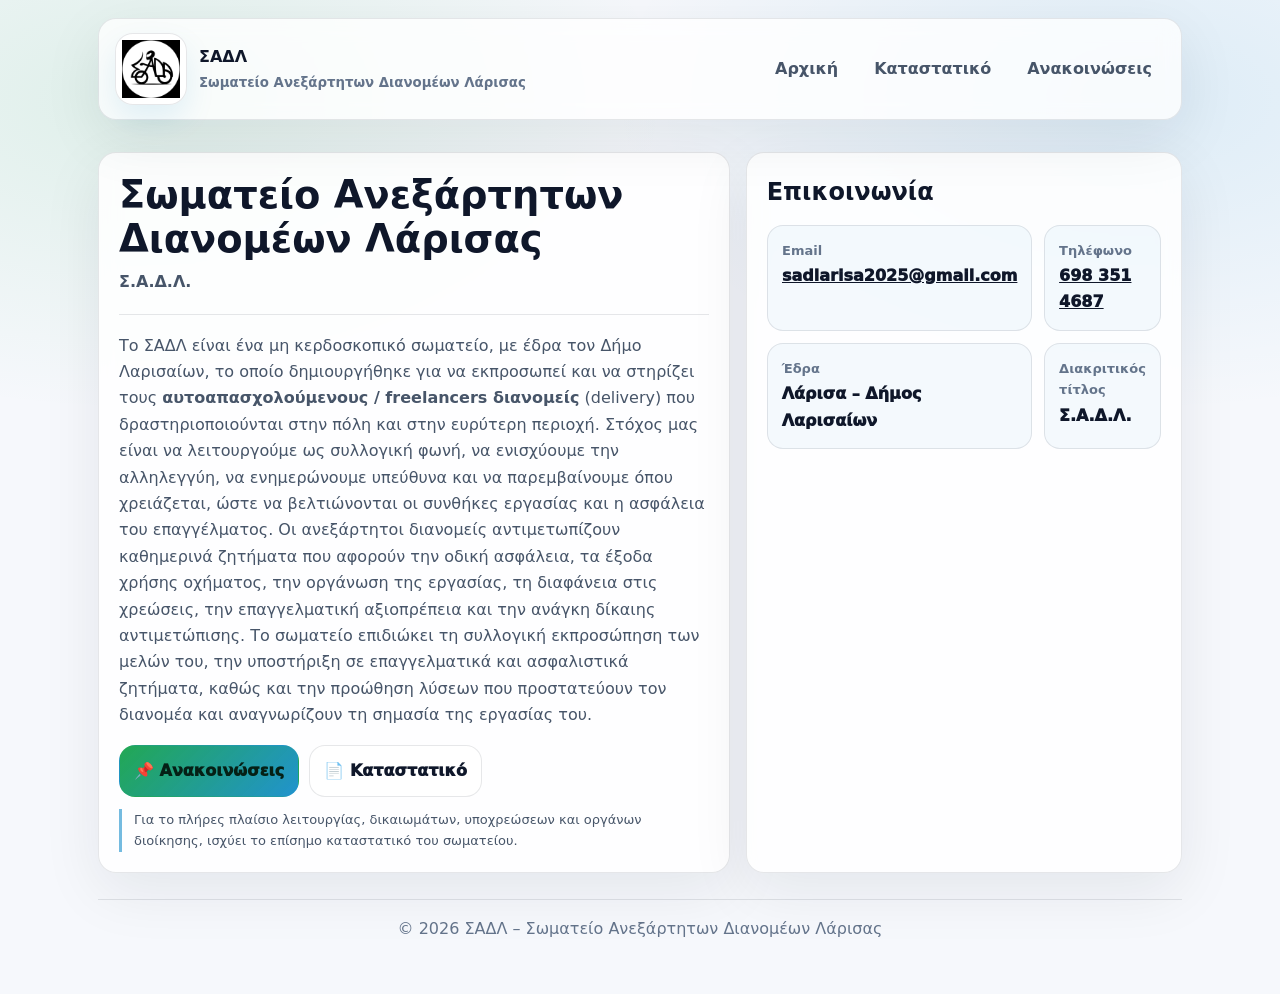
==== index.html @ 4080903e "Clean up HTML files and remove comments Removed unused HTML comments and cleaned up the structure of" ====
<!DOCTYPE html>
<html lang="el">
<head>
  <meta charset="UTF-8" />
  <meta name="viewport" content="width=device-width, initial-scale=1.0" />
  <title>ΣΑΔΛ – Σωματείο Ανεξάρτητων Διανομέων Λάρισας</title>
  <meta name="description" content="Επίσημος ιστότοπος του Σωματείου Ανεξάρτητων Διανομέων Λάρισας (ΣΑΔΛ)." />
  <style>
    :root{
      --bg:#f6f8fc;
      --card:#ffffff;
      --text:#0f172a;
      --muted:#475569;
      --muted2:#64748b;
      --border:rgba(15,23,42,.10);
      --shadow: 0 18px 60px rgba(15,23,42,.08);
      --radius:18px;
      --max: 1120px;
      --accent:#16a34a;
      --accent2:#0284c7;
      --accentSoft: rgba(2,132,199,.10);
      --accentSoft2: rgba(22,163,74,.10);
    }

    *{box-sizing:border-box}
    html{scroll-behavior:smooth}
    body{
      margin:0;
      font-family: system-ui, -apple-system, Segoe UI, Roboto, Arial, sans-serif;
      background:
        radial-gradient(900px 520px at 10% 10%, var(--accentSoft2), transparent 60%),
        radial-gradient(900px 520px at 90% 10%, var(--accentSoft), transparent 60%),
        var(--bg);
      color: var(--text);
      line-height: 1.65;
    }

    a{color:inherit; text-decoration:none}
    .wrap{max-width:var(--max); margin:0 auto; padding: 18px}

    .nav{
      display:flex;
      align-items:center;
      justify-content:space-between;
      gap: 12px;
      padding:14px 16px;
      border:1px solid var(--border);
      background: rgba(255,255,255,.78);
      backdrop-filter: blur(10px);
      border-radius: var(--radius);
      box-shadow: var(--shadow);
      position: sticky;
      top: 14px;
      z-index: 10;
    }

    .brand{display:flex; gap:12px; align-items:center; font-weight:900}

    .logo{
      width:72px;
      height:72px;
      border-radius: 18px;
      overflow: hidden;
      background: rgba(255,255,255,.92);
      border: 1px solid rgba(15,23,42,.10);
      display:grid;
      place-items:center;
      box-shadow: 0 14px 30px rgba(2,132,199,.10);
    }

    .logo img{
      width: 100%;
      height: 100%;
      object-fit: contain;
      padding: 6px;
      display:block;
    }

    .brand small{display:block; font-weight:650; color: var(--muted2); margin-top:2px}

    .navlinks{display:flex; gap:10px; flex-wrap:wrap; font-weight:750; color: var(--muted)}

    .navlinks a{
      padding: 10px 12px;
      border-radius: 14px;
      border: 1px solid transparent;
      transition: .18s ease;
    }

    .navlinks a:hover{
      border-color: var(--border);
      background: rgba(15,23,42,.03);
      color: var(--text);
    }

    .card{
      border: 1px solid var(--border);
      background: rgba(255,255,255,.86);
      backdrop-filter: blur(10px);
      border-radius: var(--radius);
      box-shadow: var(--shadow);
      padding: 20px;
      margin-top: 16px;
    }

    .heroGrid{
      display:grid;
      grid-template-columns: 1.2fr .8fr;
      gap: 16px;
      align-items: stretch;
      margin-top: 16px;
    }

    @media (max-width: 960px){
      .heroGrid{grid-template-columns: 1fr}
      .nav{position:relative; top:auto}
    }

    h1{margin:0 0 8px; font-size: clamp(26px, 3vw, 40px); line-height: 1.15}

    .subtitle{
      margin-top: 4px;
      color: var(--muted);
      font-weight: 750;
    }

    p{margin:0; color: var(--muted)}

    .hr{height:1px; background: rgba(15,23,42,.10); margin: 18px 0}

    .ctaRow{display:flex; gap:10px; flex-wrap:wrap; margin-top: 16px}

    .btn{
      display:inline-flex;
      align-items:center;
      justify-content:center;
      gap:10px;
      padding: 12px 14px;
      border-radius: 16px;
      font-weight: 950;
      border: 1px solid var(--border);
      transition: .18s ease;
      cursor: pointer;
      user-select:none;
      background: rgba(255,255,255,.8);
    }

    .btn:hover{background: rgba(255,255,255,1)}

    .btnPrimary{
      background: linear-gradient(135deg, rgba(22,163,74,.95), rgba(2,132,199,.88));
      color: #052016;
      border-color: transparent;
    }

    .btnPrimary:hover{transform: translateY(-1px)}

    .notice{
      font-size: 13px;
      color: var(--muted);
      margin-top: 12px;
      border-left: 3px solid rgba(2,132,199,.55);
      padding-left: 12px;
    }

    .kpi{
      display:grid;
      grid-template-columns: 1fr 1fr;
      gap: 12px;
      margin-top: 12px;
    }

    @media (max-width: 960px){
      .kpi{grid-template-columns: 1fr}
    }

    .kpiBox{
      border:1px solid var(--border);
      border-radius: 16px;
      padding: 14px;
      background: rgba(2,132,199,.04);
    }

    .kpiBox .label{color: var(--muted2); font-weight:850; font-size: 13px}
    .kpiBox .value{font-weight: 1000; font-size: 16px; margin-top: 2px}

    .muted{color: var(--muted)}

    .footer{
      margin: 26px 0 18px;
      padding: 16px;
      text-align:center;
      color: var(--muted2);
      border-top: 1px solid rgba(15,23,42,.10);
    }
  </style>
</head>

<body>
  <div class="wrap">

    <header class="nav">
      <div class="brand">
        <div class="logo"><img src="photo.jpg" alt="Λογότυπο ΣΑΔΛ" /></div>
        <div>
          ΣΑΔΛ
          <small>Σωματείο Ανεξάρτητων Διανομέων Λάρισας</small>
        </div>
      </div>

      <nav class="navlinks">
        <a href="index.html">Αρχική</a>
        <a href="katastatiko.html">Καταστατικό</a>
        <a href="anakoinoseis.html">Ανακοινώσεις</a>
      </nav>
    </header>

    <main>

      <div class="heroGrid">

        <section class="card">
          <h1>Σωματείο Ανεξάρτητων Διανομέων Λάρισας</h1>
          <div class="subtitle">Σ.Α.Δ.Λ.</div>

          <div class="hr"></div>

          <p>
            Το ΣΑΔΛ είναι ένα μη κερδοσκοπικό σωματείο, με έδρα τον Δήμο Λαρισαίων, το οποίο δημιουργήθηκε
            για να εκπροσωπεί και να στηρίζει τους <strong>αυτοαπασχολούμενους / freelancers διανομείς</strong>
            (delivery) που δραστηριοποιούνται στην πόλη και στην ευρύτερη περιοχή. Στόχος μας είναι να
            λειτουργούμε ως συλλογική φωνή, να ενισχύουμε την αλληλεγγύη, να ενημερώνουμε υπεύθυνα και να
            παρεμβαίνουμε όπου χρειάζεται, ώστε να βελτιώνονται οι συνθήκες εργασίας και η ασφάλεια του
            επαγγέλματος. Οι ανεξάρτητοι διανομείς αντιμετωπίζουν καθημερινά ζητήματα που αφορούν την οδική
            ασφάλεια, τα έξοδα χρήσης οχήματος, την οργάνωση της εργασίας, τη διαφάνεια στις χρεώσεις, την
            επαγγελματική αξιοπρέπεια και την ανάγκη δίκαιης αντιμετώπισης. Το σωματείο επιδιώκει τη συλλογική
            εκπροσώπηση των μελών του, την υποστήριξη σε επαγγελματικά και ασφαλιστικά ζητήματα, καθώς και
            την προώθηση λύσεων που προστατεύουν τον διανομέα και αναγνωρίζουν τη σημασία της εργασίας του.
          </p>

          <div class="ctaRow">
            <a class="btn btnPrimary" href="anakoinoseis.html">📌 Ανακοινώσεις</a>
            <a class="btn" href="katastatiko.html">📄 Καταστατικό</a>
          </div>

          <div class="notice">
            Για το πλήρες πλαίσιο λειτουργίας, δικαιωμάτων, υποχρεώσεων και οργάνων διοίκησης, ισχύει το
            επίσημο καταστατικό του σωματείου.
          </div>
        </section>

        <aside class="card">
          <h2 style="margin:0 0 10px;">Επικοινωνία</h2>

          <div class="kpi">
            <div class="kpiBox">
              <div class="label">Email</div>
              <div class="value"><a href="mailto:sadlarisa2025@gmail.com" style="text-decoration:underline;">sadlarisa2025@gmail.com</a></div>
            </div>

            <div class="kpiBox">
              <div class="label">Τηλέφωνο</div>
              <div class="value"><a href="tel:+306983514687" style="text-decoration:underline;">698 351 4687</a></div>
            </div>

            <div class="kpiBox">
              <div class="label">Έδρα</div>
              <div class="value">Λάρισα – Δήμος Λαρισαίων</div>
            </div>

            <div class="kpiBox">
              <div class="label">Διακριτικός τίτλος</div>
              <div class="value">Σ.Α.Δ.Λ.</div>
            </div>
          </div>
        </aside>

      </div>

      <footer class="footer">
        © <span id="year"></span> ΣΑΔΛ – Σωματείο Ανεξάρτητων Διανομέων Λάρισας
      </footer>

    </main>

  </div>

  <script>
    document.getElementById("year").textContent = new Date().getFullYear();
  </script>
</body>
</html>
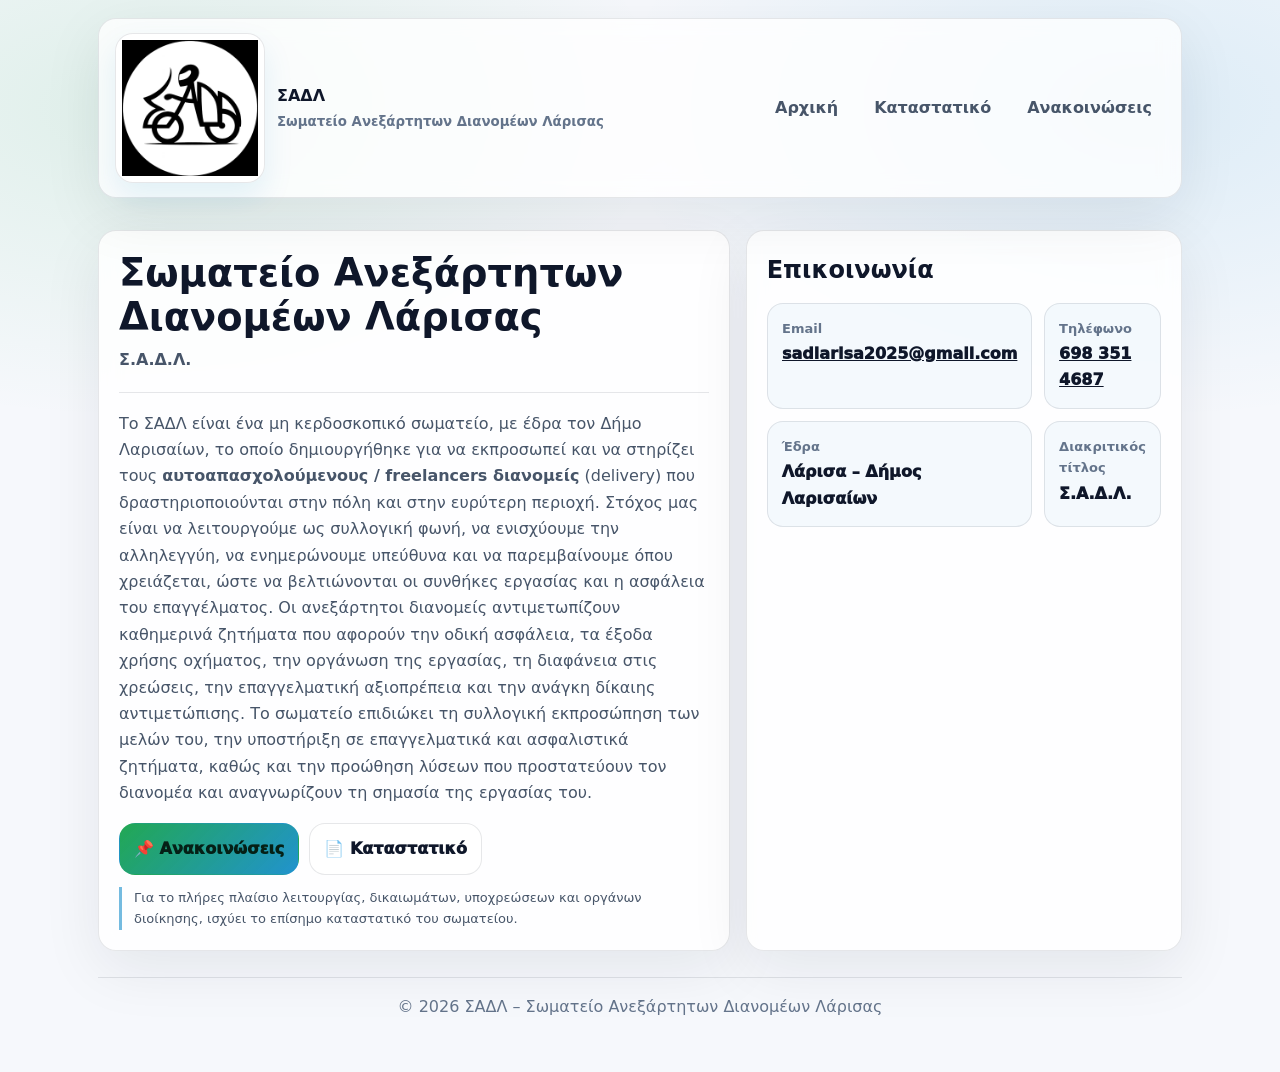
==== commit 82659018: "Resize logo dimensions in index.html" ====
--- a/index.html
+++ b/index.html
@@ -57,8 +57,8 @@
     .brand{display:flex; gap:12px; align-items:center; font-weight:900}
 
     .logo{
-      width:72px;
-      height:72px;
+      width:150px;
+      height:150px;
       border-radius: 18px;
       overflow: hidden;
       background: rgba(255,255,255,.92);
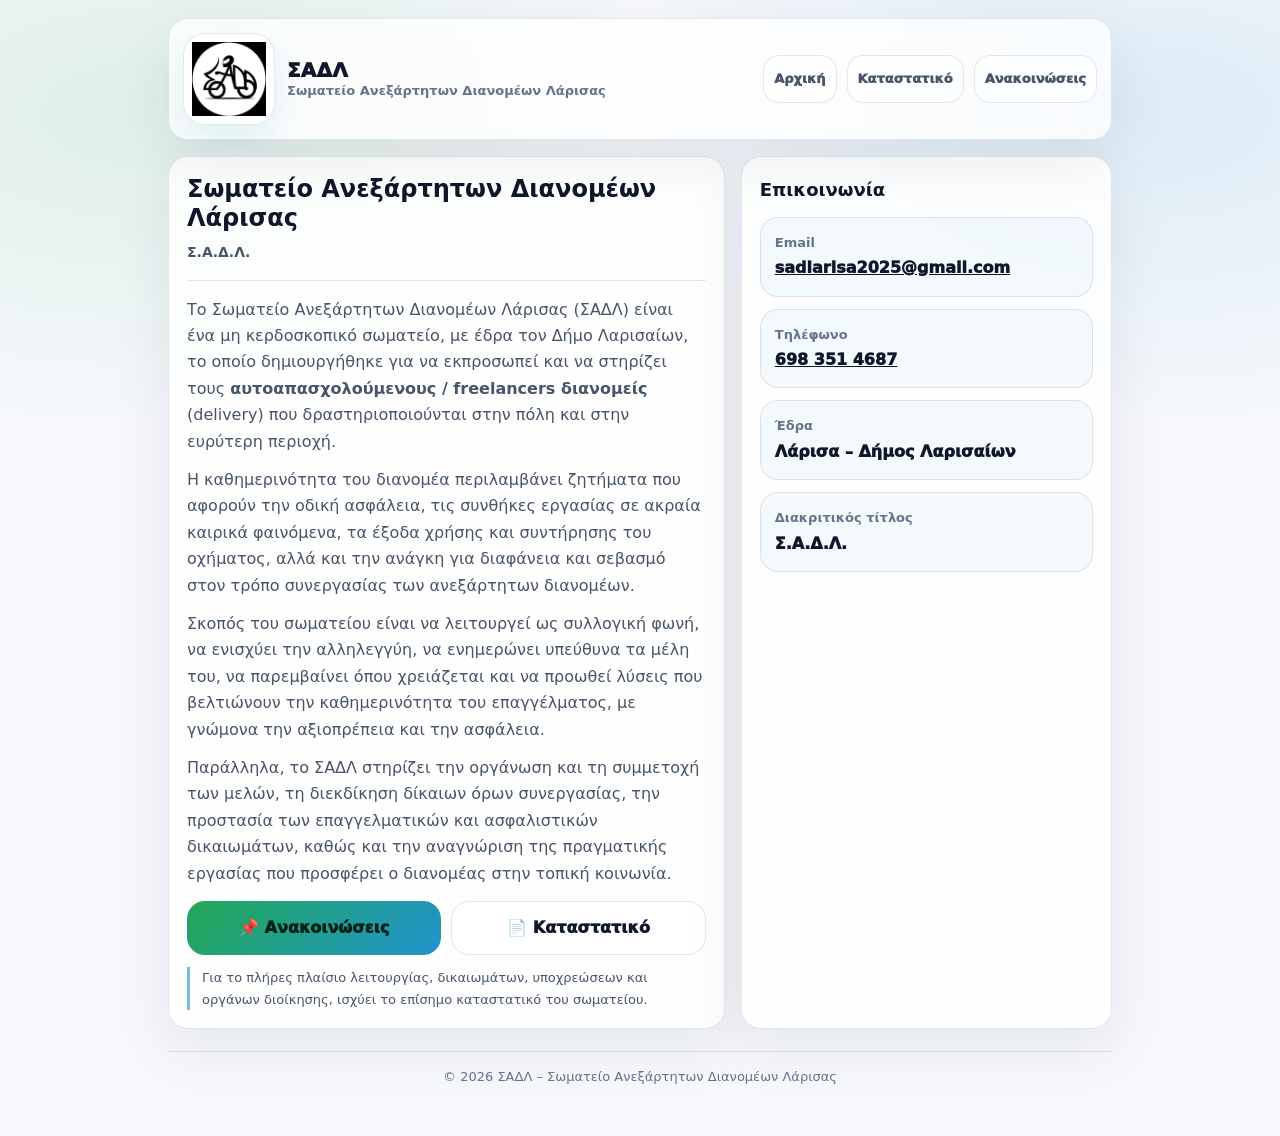
==== commit 7e11ff15: "Refactor index.html for style and content improvements Updated styles for improved layout and respon" ====
--- a/index.html
+++ b/index.html
@@ -1,3 +1,4 @@
+<!-- index.html -->
 <!DOCTYPE html>
 <html lang="el">
 <head>
@@ -14,8 +15,8 @@
       --muted2:#64748b;
       --border:rgba(15,23,42,.10);
       --shadow: 0 18px 60px rgba(15,23,42,.08);
-      --radius:18px;
-      --max: 1120px;
+      --radius:20px;
+      --max: 980px;
       --accent:#16a34a;
       --accent2:#0284c7;
       --accentSoft: rgba(2,132,199,.10);
@@ -24,6 +25,7 @@
 
     *{box-sizing:border-box}
     html{scroll-behavior:smooth}
+
     body{
       margin:0;
       font-family: system-ui, -apple-system, Segoe UI, Roboto, Arial, sans-serif;
@@ -36,62 +38,78 @@
     }
 
     a{color:inherit; text-decoration:none}
-    .wrap{max-width:var(--max); margin:0 auto; padding: 18px}
-
+    .wrap{max-width:var(--max); margin:0 auto; padding: 14px}
+
+    /* MOBILE-FIRST HEADER */
     .nav{
       display:flex;
-      align-items:center;
-      justify-content:space-between;
+      flex-direction: column;
       gap: 12px;
-      padding:14px 16px;
+      padding: 14px;
       border:1px solid var(--border);
       background: rgba(255,255,255,.78);
       backdrop-filter: blur(10px);
       border-radius: var(--radius);
       box-shadow: var(--shadow);
       position: sticky;
-      top: 14px;
+      top: 10px;
       z-index: 10;
     }
 
-    .brand{display:flex; gap:12px; align-items:center; font-weight:900}
-
+    .brand{
+      display:flex;
+      gap: 12px;
+      align-items:center;
+      font-weight: 950;
+    }
+
+    /* ΜΕΓΑΛΟ LOGO ΓΙΑ MOBILE */
     .logo{
-      width:150px;
-      height:150px;
-      border-radius: 18px;
+      width: 92px;
+      height: 92px;
+      border-radius: 22px;
       overflow: hidden;
       background: rgba(255,255,255,.92);
       border: 1px solid rgba(15,23,42,.10);
       display:grid;
       place-items:center;
       box-shadow: 0 14px 30px rgba(2,132,199,.10);
+      flex: 0 0 auto;
     }
 
     .logo img{
       width: 100%;
       height: 100%;
       object-fit: contain;
-      padding: 6px;
+      padding: 8px;
       display:block;
     }
 
-    .brand small{display:block; font-weight:650; color: var(--muted2); margin-top:2px}
-
-    .navlinks{display:flex; gap:10px; flex-wrap:wrap; font-weight:750; color: var(--muted)}
+    .brandTitle{line-height: 1.1}
+    .brandTitle .name{font-size: 20px; letter-spacing: .2px}
+    .brandTitle .sub{display:block; margin-top: 3px; font-weight: 800; color: var(--muted2); font-size: 13px}
+
+    /* NAV LINKS: 3 ΚΟΥΜΠΙΑ ΣΕ MOBILE */
+    .navlinks{
+      display:grid;
+      grid-template-columns: 1fr 1fr 1fr;
+      gap: 10px;
+      font-weight: 950;
+      color: var(--muted);
+    }
 
     .navlinks a{
-      padding: 10px 12px;
-      border-radius: 14px;
-      border: 1px solid transparent;
+      padding: 12px 10px;
+      border-radius: 16px;
+      border: 1px solid rgba(15,23,42,.10);
+      background: rgba(255,255,255,.6);
       transition: .18s ease;
-    }
-
-    .navlinks a:hover{
-      border-color: var(--border);
-      background: rgba(15,23,42,.03);
-      color: var(--text);
-    }
+      text-align:center;
+      font-size: 13px;
+      white-space: nowrap;
+    }
+
+    .navlinks a:active{transform: scale(.98)}
 
     .card{
       border: 1px solid var(--border);
@@ -99,61 +117,51 @@
       backdrop-filter: blur(10px);
       border-radius: var(--radius);
       box-shadow: var(--shadow);
-      padding: 20px;
-      margin-top: 16px;
-    }
-
-    .heroGrid{
-      display:grid;
-      grid-template-columns: 1.2fr .8fr;
-      gap: 16px;
-      align-items: stretch;
-      margin-top: 16px;
-    }
-
-    @media (max-width: 960px){
-      .heroGrid{grid-template-columns: 1fr}
-      .nav{position:relative; top:auto}
-    }
-
-    h1{margin:0 0 8px; font-size: clamp(26px, 3vw, 40px); line-height: 1.15}
+      padding: 18px;
+      margin-top: 14px;
+    }
+
+    h1{margin:0 0 8px; font-size: 24px; line-height: 1.2}
 
     .subtitle{
       margin-top: 4px;
       color: var(--muted);
-      font-weight: 750;
+      font-weight: 850;
+      font-size: 14px;
     }
 
     p{margin:0; color: var(--muted)}
-
-    .hr{height:1px; background: rgba(15,23,42,.10); margin: 18px 0}
-
-    .ctaRow{display:flex; gap:10px; flex-wrap:wrap; margin-top: 16px}
+    .heroText p{margin: 0 0 12px}
+    .heroText p:last-child{margin-bottom: 0}
+
+    .hr{height:1px; background: rgba(15,23,42,.10); margin: 16px 0}
+
+    .ctaRow{display:flex; gap:10px; flex-wrap:wrap; margin-top: 14px}
 
     .btn{
       display:inline-flex;
       align-items:center;
       justify-content:center;
       gap:10px;
-      padding: 12px 14px;
-      border-radius: 16px;
-      font-weight: 950;
-      border: 1px solid var(--border);
+      padding: 13px 14px;
+      border-radius: 18px;
+      font-weight: 1000;
+      border: 1px solid rgba(15,23,42,.10);
       transition: .18s ease;
       cursor: pointer;
       user-select:none;
-      background: rgba(255,255,255,.8);
-    }
-
-    .btn:hover{background: rgba(255,255,255,1)}
+      background: rgba(255,255,255,.85);
+      flex: 1;
+      min-width: 150px;
+    }
+
+    .btn:active{transform: scale(.99)}
 
     .btnPrimary{
       background: linear-gradient(135deg, rgba(22,163,74,.95), rgba(2,132,199,.88));
       color: #052016;
       border-color: transparent;
     }
-
-    .btnPrimary:hover{transform: translateY(-1px)}
 
     .notice{
       font-size: 13px;
@@ -163,35 +171,42 @@
       padding-left: 12px;
     }
 
+    /* MOBILE CONTACT CARD */
+    h2{margin:0 0 10px; font-size: 18px}
+
     .kpi{
       display:grid;
-      grid-template-columns: 1fr 1fr;
+      grid-template-columns: 1fr;
       gap: 12px;
       margin-top: 12px;
     }
 
-    @media (max-width: 960px){
-      .kpi{grid-template-columns: 1fr}
-    }
-
     .kpiBox{
       border:1px solid var(--border);
-      border-radius: 16px;
+      border-radius: 18px;
       padding: 14px;
       background: rgba(2,132,199,.04);
     }
 
-    .kpiBox .label{color: var(--muted2); font-weight:850; font-size: 13px}
+    .kpiBox .label{color: var(--muted2); font-weight:900; font-size: 13px}
     .kpiBox .value{font-weight: 1000; font-size: 16px; margin-top: 2px}
 
-    .muted{color: var(--muted)}
-
     .footer{
-      margin: 26px 0 18px;
-      padding: 16px;
+      margin: 22px 0 16px;
+      padding: 14px;
       text-align:center;
       color: var(--muted2);
       border-top: 1px solid rgba(15,23,42,.10);
+      font-size: 13px;
+    }
+
+    /* ΒΕΛΤΙΩΣΗ ΓΙΑ ΜΕΓΑΛΑ ΚΙΝΗΤΑ / TABLETS */
+    @media (min-width: 900px){
+      .nav{flex-direction: row; align-items:center; justify-content:space-between}
+      .navlinks{grid-template-columns: auto auto auto}
+      .wrap{padding: 18px}
+      .mainGrid{display:grid; grid-template-columns: 1.2fr .8fr; gap: 16px; margin-top: 16px}
+      .card{margin-top: 0}
     }
   </style>
 </head>
@@ -202,9 +217,9 @@
     <header class="nav">
       <div class="brand">
         <div class="logo"><img src="photo.jpg" alt="Λογότυπο ΣΑΔΛ" /></div>
-        <div>
-          ΣΑΔΛ
-          <small>Σωματείο Ανεξάρτητων Διανομέων Λάρισας</small>
+        <div class="brandTitle">
+          <div class="name">ΣΑΔΛ</div>
+          <span class="sub">Σωματείο Ανεξάρτητων Διανομέων Λάρισας</span>
         </div>
       </div>
 
@@ -217,7 +232,7 @@
 
     <main>
 
-      <div class="heroGrid">
+      <div class="mainGrid">
 
         <section class="card">
           <h1>Σωματείο Ανεξάρτητων Διανομέων Λάρισας</h1>
@@ -225,18 +240,32 @@
 
           <div class="hr"></div>
 
-          <p>
-            Το ΣΑΔΛ είναι ένα μη κερδοσκοπικό σωματείο, με έδρα τον Δήμο Λαρισαίων, το οποίο δημιουργήθηκε
-            για να εκπροσωπεί και να στηρίζει τους <strong>αυτοαπασχολούμενους / freelancers διανομείς</strong>
-            (delivery) που δραστηριοποιούνται στην πόλη και στην ευρύτερη περιοχή. Στόχος μας είναι να
-            λειτουργούμε ως συλλογική φωνή, να ενισχύουμε την αλληλεγγύη, να ενημερώνουμε υπεύθυνα και να
-            παρεμβαίνουμε όπου χρειάζεται, ώστε να βελτιώνονται οι συνθήκες εργασίας και η ασφάλεια του
-            επαγγέλματος. Οι ανεξάρτητοι διανομείς αντιμετωπίζουν καθημερινά ζητήματα που αφορούν την οδική
-            ασφάλεια, τα έξοδα χρήσης οχήματος, την οργάνωση της εργασίας, τη διαφάνεια στις χρεώσεις, την
-            επαγγελματική αξιοπρέπεια και την ανάγκη δίκαιης αντιμετώπισης. Το σωματείο επιδιώκει τη συλλογική
-            εκπροσώπηση των μελών του, την υποστήριξη σε επαγγελματικά και ασφαλιστικά ζητήματα, καθώς και
-            την προώθηση λύσεων που προστατεύουν τον διανομέα και αναγνωρίζουν τη σημασία της εργασίας του.
-          </p>
+          <div class="heroText">
+            <p>
+              Το Σωματείο Ανεξάρτητων Διανομέων Λάρισας (ΣΑΔΛ) είναι ένα μη κερδοσκοπικό σωματείο, με έδρα
+              τον Δήμο Λαρισαίων, το οποίο δημιουργήθηκε για να εκπροσωπεί και να στηρίζει τους
+              <strong>αυτοαπασχολούμενους / freelancers διανομείς</strong> (delivery) που δραστηριοποιούνται στην
+              πόλη και στην ευρύτερη περιοχή.
+            </p>
+
+            <p>
+              Η καθημερινότητα του διανομέα περιλαμβάνει ζητήματα που αφορούν την οδική ασφάλεια,
+              τις συνθήκες εργασίας σε ακραία καιρικά φαινόμενα, τα έξοδα χρήσης και συντήρησης του οχήματος,
+              αλλά και την ανάγκη για διαφάνεια και σεβασμό στον τρόπο συνεργασίας των ανεξάρτητων διανομέων.
+            </p>
+
+            <p>
+              Σκοπός του σωματείου είναι να λειτουργεί ως συλλογική φωνή, να ενισχύει την αλληλεγγύη,
+              να ενημερώνει υπεύθυνα τα μέλη του, να παρεμβαίνει όπου χρειάζεται και να προωθεί λύσεις που
+              βελτιώνουν την καθημερινότητα του επαγγέλματος, με γνώμονα την αξιοπρέπεια και την ασφάλεια.
+            </p>
+
+            <p>
+              Παράλληλα, το ΣΑΔΛ στηρίζει την οργάνωση και τη συμμετοχή των μελών, τη διεκδίκηση δίκαιων όρων
+              συνεργασίας, την προστασία των επαγγελματικών και ασφαλιστικών δικαιωμάτων, καθώς και την
+              αναγνώριση της πραγματικής εργασίας που προσφέρει ο διανομέας στην τοπική κοινωνία.
+            </p>
+          </div>
 
           <div class="ctaRow">
             <a class="btn btnPrimary" href="anakoinoseis.html">📌 Ανακοινώσεις</a>
@@ -250,7 +279,7 @@
         </section>
 
         <aside class="card">
-          <h2 style="margin:0 0 10px;">Επικοινωνία</h2>
+          <h2>Επικοινωνία</h2>
 
           <div class="kpi">
             <div class="kpiBox">
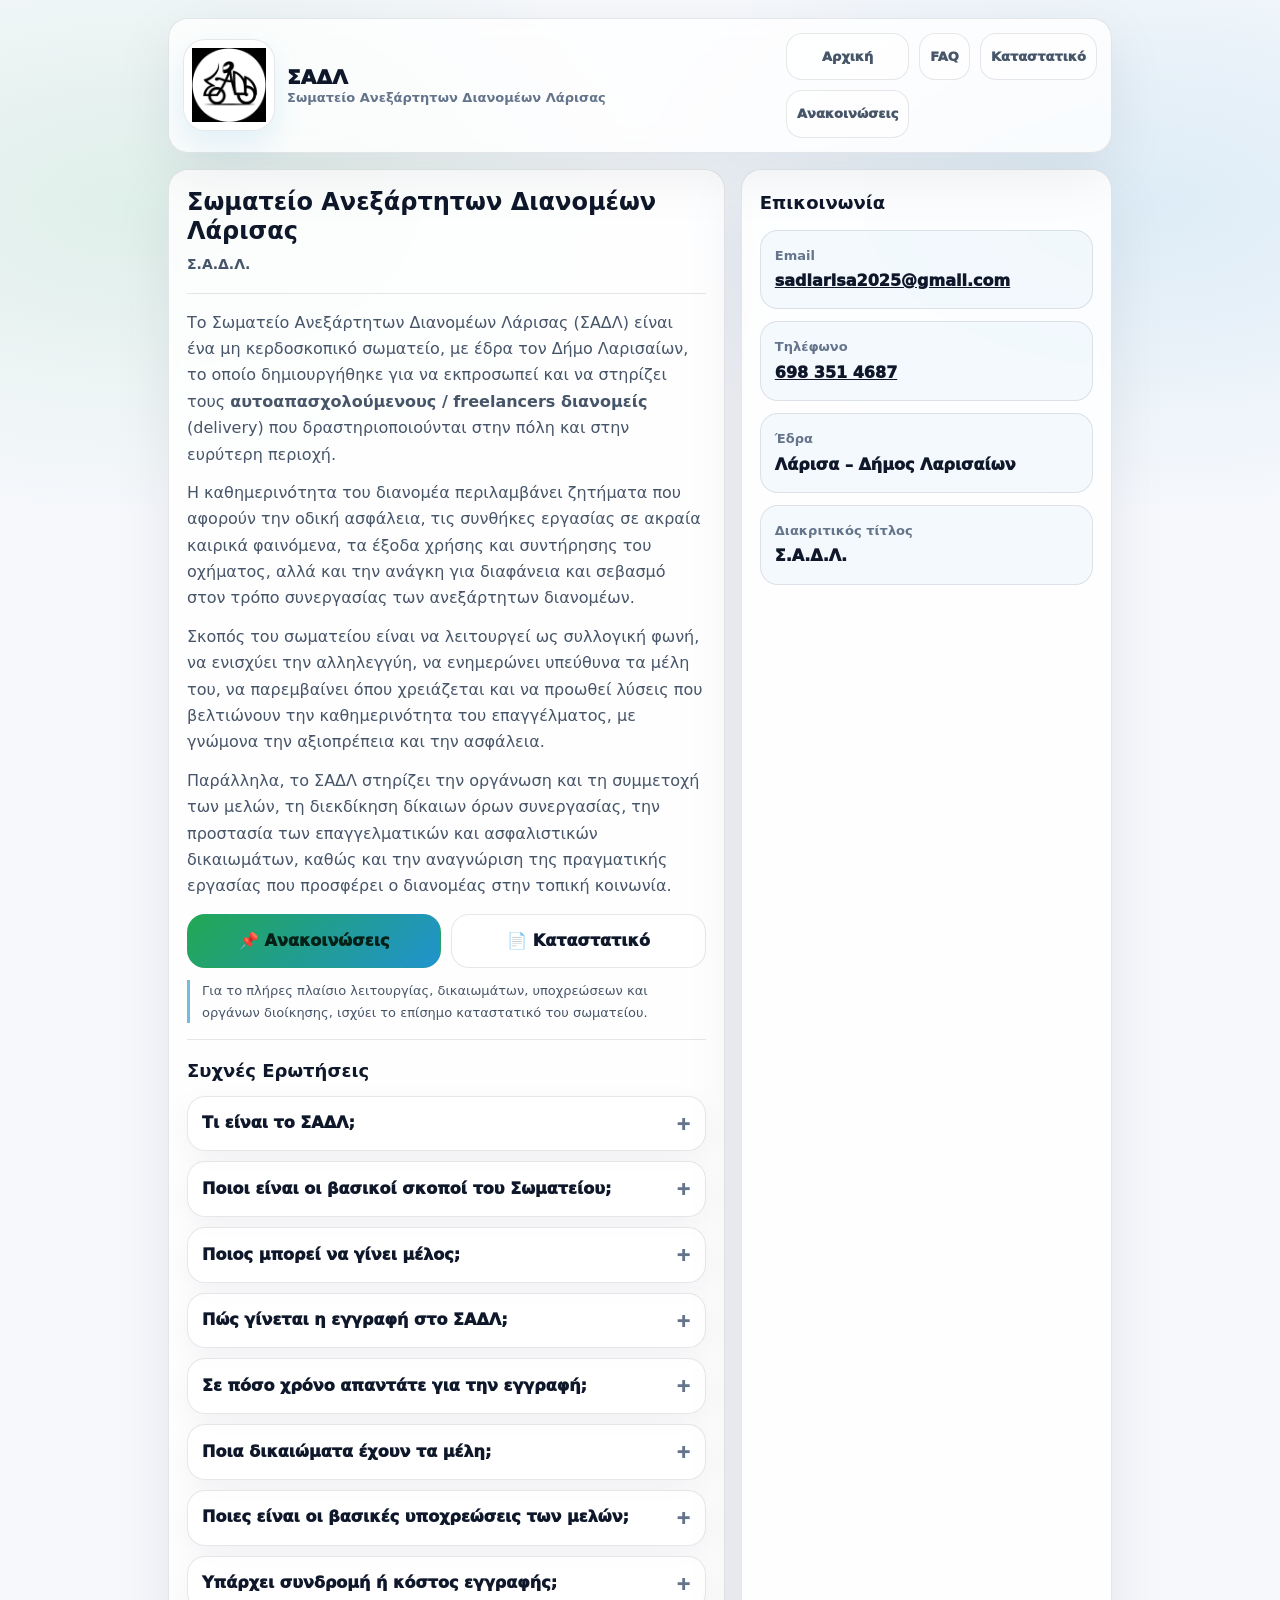
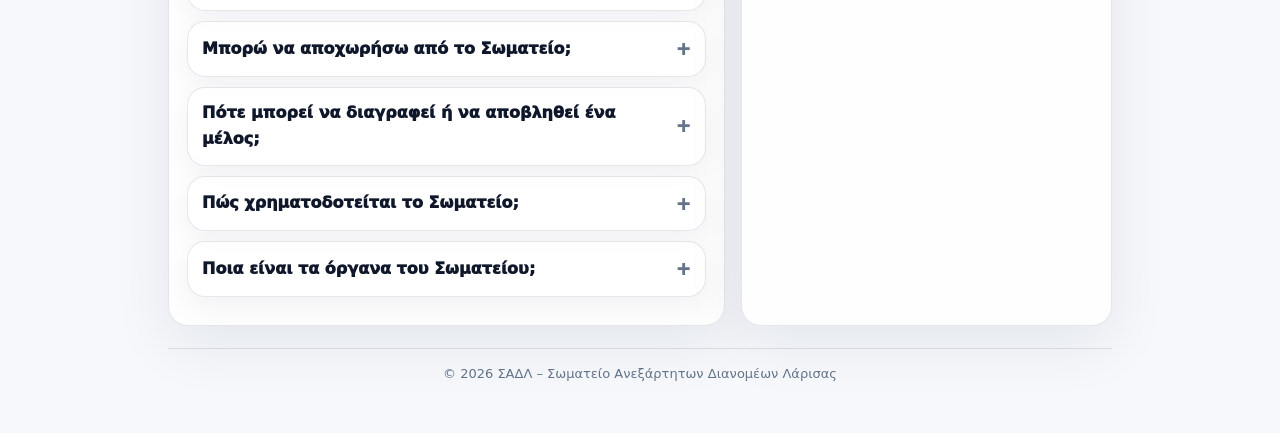
==== commit 588797c8: "Refactor index.html for better code organization Refactor HTML and CSS for improved readability and " ====
--- a/index.html
+++ b/index.html
@@ -4,8 +4,10 @@
 <head>
   <meta charset="UTF-8" />
   <meta name="viewport" content="width=device-width, initial-scale=1.0" />
+
   <title>ΣΑΔΛ – Σωματείο Ανεξάρτητων Διανομέων Λάρισας</title>
   <meta name="description" content="Επίσημος ιστότοπος του Σωματείου Ανεξάρτητων Διανομέων Λάρισας (ΣΑΔΛ)." />
+
   <style>
     :root{
       --bg:#f6f8fc;
@@ -17,6 +19,7 @@
       --shadow: 0 18px 60px rgba(15,23,42,.08);
       --radius:20px;
       --max: 980px;
+
       --accent:#16a34a;
       --accent2:#0284c7;
       --accentSoft: rgba(2,132,199,.10);
@@ -38,7 +41,12 @@
     }
 
     a{color:inherit; text-decoration:none}
-    .wrap{max-width:var(--max); margin:0 auto; padding: 14px}
+
+    .wrap{
+      max-width:var(--max);
+      margin:0 auto;
+      padding: 14px
+    }
 
     /* MOBILE-FIRST HEADER */
     .nav{
@@ -87,12 +95,18 @@
 
     .brandTitle{line-height: 1.1}
     .brandTitle .name{font-size: 20px; letter-spacing: .2px}
-    .brandTitle .sub{display:block; margin-top: 3px; font-weight: 800; color: var(--muted2); font-size: 13px}
+    .brandTitle .sub{
+      display:block;
+      margin-top: 3px;
+      font-weight: 800;
+      color: var(--muted2);
+      font-size: 13px
+    }
 
     /* NAV LINKS: 3 ΚΟΥΜΠΙΑ ΣΕ MOBILE */
     .navlinks{
       display:grid;
-      grid-template-columns: 1fr 1fr 1fr;
+     grid-template-columns: 1fr 1fr 1fr 1fr;
       gap: 10px;
       font-weight: 950;
       color: var(--muted);
@@ -134,9 +148,18 @@
     .heroText p{margin: 0 0 12px}
     .heroText p:last-child{margin-bottom: 0}
 
-    .hr{height:1px; background: rgba(15,23,42,.10); margin: 16px 0}
-
-    .ctaRow{display:flex; gap:10px; flex-wrap:wrap; margin-top: 14px}
+    .hr{
+      height:1px;
+      background: rgba(15,23,42,.10);
+      margin: 16px 0
+    }
+
+    .ctaRow{
+      display:flex;
+      gap:10px;
+      flex-wrap:wrap;
+      margin-top: 14px
+    }
 
     .btn{
       display:inline-flex;
@@ -200,12 +223,52 @@
       font-size: 13px;
     }
 
+    /* FAQ */
+    .faq{margin-top:16px}
+    .faq details{
+      border:1px solid var(--border);
+      border-radius: 18px;
+      padding: 12px 14px;
+      background: rgba(255,255,255,.70);
+      margin-bottom: 10px;
+      box-shadow: 0 10px 30px rgba(15,23,42,.05);
+    }
+    .faq summary{
+      cursor:pointer;
+      font-weight: 1000;
+      color: var(--text);
+      list-style:none;
+      display:flex;
+      align-items:center;
+      justify-content:space-between;
+      gap: 12px;
+    }
+    .faq summary::-webkit-details-marker{display:none}
+    .faq summary::after{
+      content:"+";
+      font-weight: 1000;
+      font-size: 18px;
+      color: var(--muted2);
+    }
+    .faq details[open] summary::after{content:"–"}
+    .faq .answer{
+      margin-top: 10px;
+      color: var(--muted);
+      font-weight: 750;
+      font-size: 14px;
+    }
+
     /* ΒΕΛΤΙΩΣΗ ΓΙΑ ΜΕΓΑΛΑ ΚΙΝΗΤΑ / TABLETS */
     @media (min-width: 900px){
       .nav{flex-direction: row; align-items:center; justify-content:space-between}
       .navlinks{grid-template-columns: auto auto auto}
       .wrap{padding: 18px}
-      .mainGrid{display:grid; grid-template-columns: 1.2fr .8fr; gap: 16px; margin-top: 16px}
+      .mainGrid{
+        display:grid;
+        grid-template-columns: 1.2fr .8fr;
+        gap: 16px;
+        margin-top: 16px
+      }
       .card{margin-top: 0}
     }
   </style>
@@ -216,7 +279,9 @@
 
     <header class="nav">
       <div class="brand">
-        <div class="logo"><img src="photo.jpg" alt="Λογότυπο ΣΑΔΛ" /></div>
+        <div class="logo">
+          <img src="photo.jpg" alt="Λογότυπο ΣΑΔΛ" />
+        </div>
         <div class="brandTitle">
           <div class="name">ΣΑΔΛ</div>
           <span class="sub">Σωματείο Ανεξάρτητων Διανομέων Λάρισας</span>
@@ -224,14 +289,14 @@
       </div>
 
       <nav class="navlinks">
-        <a href="index.html">Αρχική</a>
-        <a href="katastatiko.html">Καταστατικό</a>
-        <a href="anakoinoseis.html">Ανακοινώσεις</a>
-      </nav>
+  <a href="index.html">Αρχική</a>
+  <a href="#faq">FAQ</a>
+  <a href="katastatiko.html">Καταστατικό</a>
+  <a href="anakoinoseis.html">Ανακοινώσεις</a>
+</nav>
     </header>
 
     <main>
-
       <div class="mainGrid">
 
         <section class="card">
@@ -242,28 +307,27 @@
 
           <div class="heroText">
             <p>
-              Το Σωματείο Ανεξάρτητων Διανομέων Λάρισας (ΣΑΔΛ) είναι ένα μη κερδοσκοπικό σωματείο, με έδρα
-              τον Δήμο Λαρισαίων, το οποίο δημιουργήθηκε για να εκπροσωπεί και να στηρίζει τους
-              <strong>αυτοαπασχολούμενους / freelancers διανομείς</strong> (delivery) που δραστηριοποιούνται στην
-              πόλη και στην ευρύτερη περιοχή.
+              Το Σωματείο Ανεξάρτητων Διανομέων Λάρισας (ΣΑΔΛ) είναι ένα μη κερδοσκοπικό σωματείο, με έδρα τον Δήμο Λαρισαίων,
+              το οποίο δημιουργήθηκε για να εκπροσωπεί και να στηρίζει τους <strong>αυτοαπασχολούμενους / freelancers διανομείς</strong>
+              (delivery) που δραστηριοποιούνται στην πόλη και στην ευρύτερη περιοχή.
             </p>
 
             <p>
-              Η καθημερινότητα του διανομέα περιλαμβάνει ζητήματα που αφορούν την οδική ασφάλεια,
-              τις συνθήκες εργασίας σε ακραία καιρικά φαινόμενα, τα έξοδα χρήσης και συντήρησης του οχήματος,
-              αλλά και την ανάγκη για διαφάνεια και σεβασμό στον τρόπο συνεργασίας των ανεξάρτητων διανομέων.
+              Η καθημερινότητα του διανομέα περιλαμβάνει ζητήματα που αφορούν την οδική ασφάλεια, τις συνθήκες εργασίας σε ακραία
+              καιρικά φαινόμενα, τα έξοδα χρήσης και συντήρησης του οχήματος, αλλά και την ανάγκη για διαφάνεια και σεβασμό στον τρόπο
+              συνεργασίας των ανεξάρτητων διανομέων.
             </p>
 
             <p>
-              Σκοπός του σωματείου είναι να λειτουργεί ως συλλογική φωνή, να ενισχύει την αλληλεγγύη,
-              να ενημερώνει υπεύθυνα τα μέλη του, να παρεμβαίνει όπου χρειάζεται και να προωθεί λύσεις που
-              βελτιώνουν την καθημερινότητα του επαγγέλματος, με γνώμονα την αξιοπρέπεια και την ασφάλεια.
+              Σκοπός του σωματείου είναι να λειτουργεί ως συλλογική φωνή, να ενισχύει την αλληλεγγύη, να ενημερώνει υπεύθυνα τα μέλη του,
+              να παρεμβαίνει όπου χρειάζεται και να προωθεί λύσεις που βελτιώνουν την καθημερινότητα του επαγγέλματος,
+              με γνώμονα την αξιοπρέπεια και την ασφάλεια.
             </p>
 
             <p>
-              Παράλληλα, το ΣΑΔΛ στηρίζει την οργάνωση και τη συμμετοχή των μελών, τη διεκδίκηση δίκαιων όρων
-              συνεργασίας, την προστασία των επαγγελματικών και ασφαλιστικών δικαιωμάτων, καθώς και την
-              αναγνώριση της πραγματικής εργασίας που προσφέρει ο διανομέας στην τοπική κοινωνία.
+              Παράλληλα, το ΣΑΔΛ στηρίζει την οργάνωση και τη συμμετοχή των μελών, τη διεκδίκηση δίκαιων όρων συνεργασίας,
+              την προστασία των επαγγελματικών και ασφαλιστικών δικαιωμάτων, καθώς και την αναγνώριση της πραγματικής εργασίας
+              που προσφέρει ο διανομέας στην τοπική κοινωνία.
             </p>
           </div>
 
@@ -273,9 +337,115 @@
           </div>
 
           <div class="notice">
-            Για το πλήρες πλαίσιο λειτουργίας, δικαιωμάτων, υποχρεώσεων και οργάνων διοίκησης, ισχύει το
-            επίσημο καταστατικό του σωματείου.
+            Για το πλήρες πλαίσιο λειτουργίας, δικαιωμάτων, υποχρεώσεων και οργάνων διοίκησης, ισχύει το επίσημο καταστατικό του σωματείου.
           </div>
+
+          <!-- FAQ (ΜΕΣΑ ΣΤΟ INDEX.HTML) -->
+          <div class="hr"></div>
+
+          <section class="faq" id="faq">
+            <h2>Συχνές Ερωτήσεις</h2>
+
+            <details>
+              <summary>Τι είναι το ΣΑΔΛ;</summary>
+              <div class="answer">
+                Το ΣΑΔΛ είναι μη κερδοσκοπικό σωματείο με έδρα τον Δήμο Λαρισαίων, που δημιουργήθηκε για να εκπροσωπεί και να στηρίζει
+                τους αυτοαπασχολούμενους / freelancers διανομείς (delivery) της περιοχής.
+              </div>
+            </details>
+
+            <details>
+              <summary>Ποιοι είναι οι βασικοί σκοποί του Σωματείου;</summary>
+              <div class="answer">
+                Βασικοί σκοποί είναι: η προάσπιση των επαγγελματικών και εργασιακών συμφερόντων των διανομέων, η ενίσχυση της αλληλεγγύης,
+                η υπεύθυνη ενημέρωση των μελών, η οδική ασφάλεια, η παρέμβαση προς αρμόδιους φορείς και η προώθηση λύσεων που βελτιώνουν
+                την καθημερινότητα του επαγγέλματος.
+              </div>
+            </details>
+
+            <details>
+              <summary>Ποιος μπορεί να γίνει μέλος;</summary>
+              <div class="answer">
+                Μέλος μπορεί να γίνει κάθε φυσικό πρόσωπο που είναι αυτοαπασχολούμενος διανομέας (delivery) και δραστηριοποιείται
+                στην περιοχή του Δήμου Λαρισαίων. Αφορά διανομείς που εργάζονται ως ανεξάρτητοι συνεργάτες και είναι ασφαλισμένοι στον ΕΦΚΑ
+                ως ελεύθεροι επαγγελματίες, συμπεριλαμβανομένων όσων συνεργάζονται με Ψηφιακές Ηλεκτρονικές Πλατφόρμες.
+              </div>
+            </details>
+
+            <details>
+              <summary>Πώς γίνεται η εγγραφή στο ΣΑΔΛ;</summary>
+              <div class="answer">
+                Η εγγραφή γίνεται με αίτηση (ηλεκτρονικά ή έντυπα) προς το Σωματείο. Η αίτηση περιλαμβάνει τα στοιχεία του ενδιαφερόμενου
+                και δήλωση ότι αποδέχεται το καταστατικό. Την αίτηση εξετάζει το Διοικητικό Συμβούλιο.
+              </div>
+            </details>
+
+            <details>
+              <summary>Σε πόσο χρόνο απαντάτε για την εγγραφή;</summary>
+              <div class="answer">
+                Το Διοικητικό Συμβούλιο εξετάζει την αίτηση και αποφασίζει. Σε περίπτωση που η αίτηση απορριφθεί, ο ενδιαφερόμενος έχει
+                δικαίωμα προσφυγής στη Γενική Συνέλευση, η οποία αποφασίζει τελικά.
+              </div>
+            </details>
+
+            <details>
+              <summary>Ποια δικαιώματα έχουν τα μέλη;</summary>
+              <div class="answer">
+                Τα μέλη έχουν δικαίωμα συμμετοχής στις Γενικές Συνελεύσεις, λόγου και ψήφου, καθώς και δικαίωμα να εκλέγουν και να εκλέγονται
+                στα όργανα του Σωματείου, εφόσον είναι οικονομικά τακτοποιημένα.
+              </div>
+            </details>
+
+            <details>
+              <summary>Ποιες είναι οι βασικές υποχρεώσεις των μελών;</summary>
+              <div class="answer">
+                Τα μέλη οφείλουν να τηρούν το καταστατικό, να σέβονται τις αποφάσεις των οργάνων του Σωματείου, να συμβάλλουν στην επίτευξη
+                των σκοπών του και να είναι οικονομικά τακτοποιημένα (συνδρομές).
+              </div>
+            </details>
+
+            <details>
+              <summary>Υπάρχει συνδρομή ή κόστος εγγραφής;</summary>
+              <div class="answer">
+                Ναι. Προβλέπεται δικαίωμα εγγραφής και ετήσια συνδρομή. Τα ποσά και οι προθεσμίες καθορίζονται με αποφάσεις των οργάνων
+                του Σωματείου.
+              </div>
+            </details>
+
+            <details>
+              <summary>Μπορώ να αποχωρήσω από το Σωματείο;</summary>
+              <div class="answer">
+                Ναι. Η αποχώρηση γίνεται με γραπτή δήλωση προς το Διοικητικό Συμβούλιο και διαγραφή από το μητρώο μελών.
+                Τυχόν οικονομικές εκκρεμότητες παραμένουν μέχρι την τακτοποίησή τους.
+              </div>
+            </details>
+
+            <details>
+              <summary>Πότε μπορεί να διαγραφεί ή να αποβληθεί ένα μέλος;</summary>
+              <div class="answer">
+                Διαγραφή ή αποβολή μπορεί να γίνει για σοβαρούς λόγους, όπως παραβίαση του καταστατικού, ενέργειες που πλήττουν το Σωματείο,
+                αντιδεοντολογική συμπεριφορά ή παρατεταμένη οικονομική ασυνέπεια. Προβλέπεται διαδικασία ενημέρωσης και δικαίωμα υπεράσπισης.
+              </div>
+            </details>
+
+            <details>
+              <summary>Πώς χρηματοδοτείται το Σωματείο;</summary>
+              <div class="answer">
+                Οι πόροι του Σωματείου προέρχονται από δικαίωμα εγγραφής, ετήσιες συνδρομές, δωρεές/χορηγίες, έσοδα από εκδηλώσεις και άλλες
+                νόμιμες εισφορές που εγκρίνονται από τα όργανα του Σωματείου.
+              </div>
+            </details>
+
+            <details>
+              <summary>Ποια είναι τα όργανα του Σωματείου;</summary>
+              <div class="answer">
+                Τα βασικά όργανα είναι: η Γενική Συνέλευση, το Διοικητικό Συμβούλιο και η Ελεγκτική Επιτροπή.
+              </div>
+            </details>
+
+          </section>
+          <!-- /FAQ -->
+
         </section>
 
         <aside class="card">
@@ -284,12 +454,20 @@
           <div class="kpi">
             <div class="kpiBox">
               <div class="label">Email</div>
-              <div class="value"><a href="mailto:sadlarisa2025@gmail.com" style="text-decoration:underline;">sadlarisa2025@gmail.com</a></div>
+              <div class="value">
+                <a href="mailto:sadlarisa2025@gmail.com" style="text-decoration:underline;">
+                  sadlarisa2025@gmail.com
+                </a>
+              </div>
             </div>
 
             <div class="kpiBox">
               <div class="label">Τηλέφωνο</div>
-              <div class="value"><a href="tel:+306983514687" style="text-decoration:underline;">698 351 4687</a></div>
+              <div class="value">
+                <a href="tel:+306983514687" style="text-decoration:underline;">
+                  698 351 4687
+                </a>
+              </div>
             </div>
 
             <div class="kpiBox">
@@ -311,7 +489,6 @@
       </footer>
 
     </main>
-
   </div>
 
   <script>
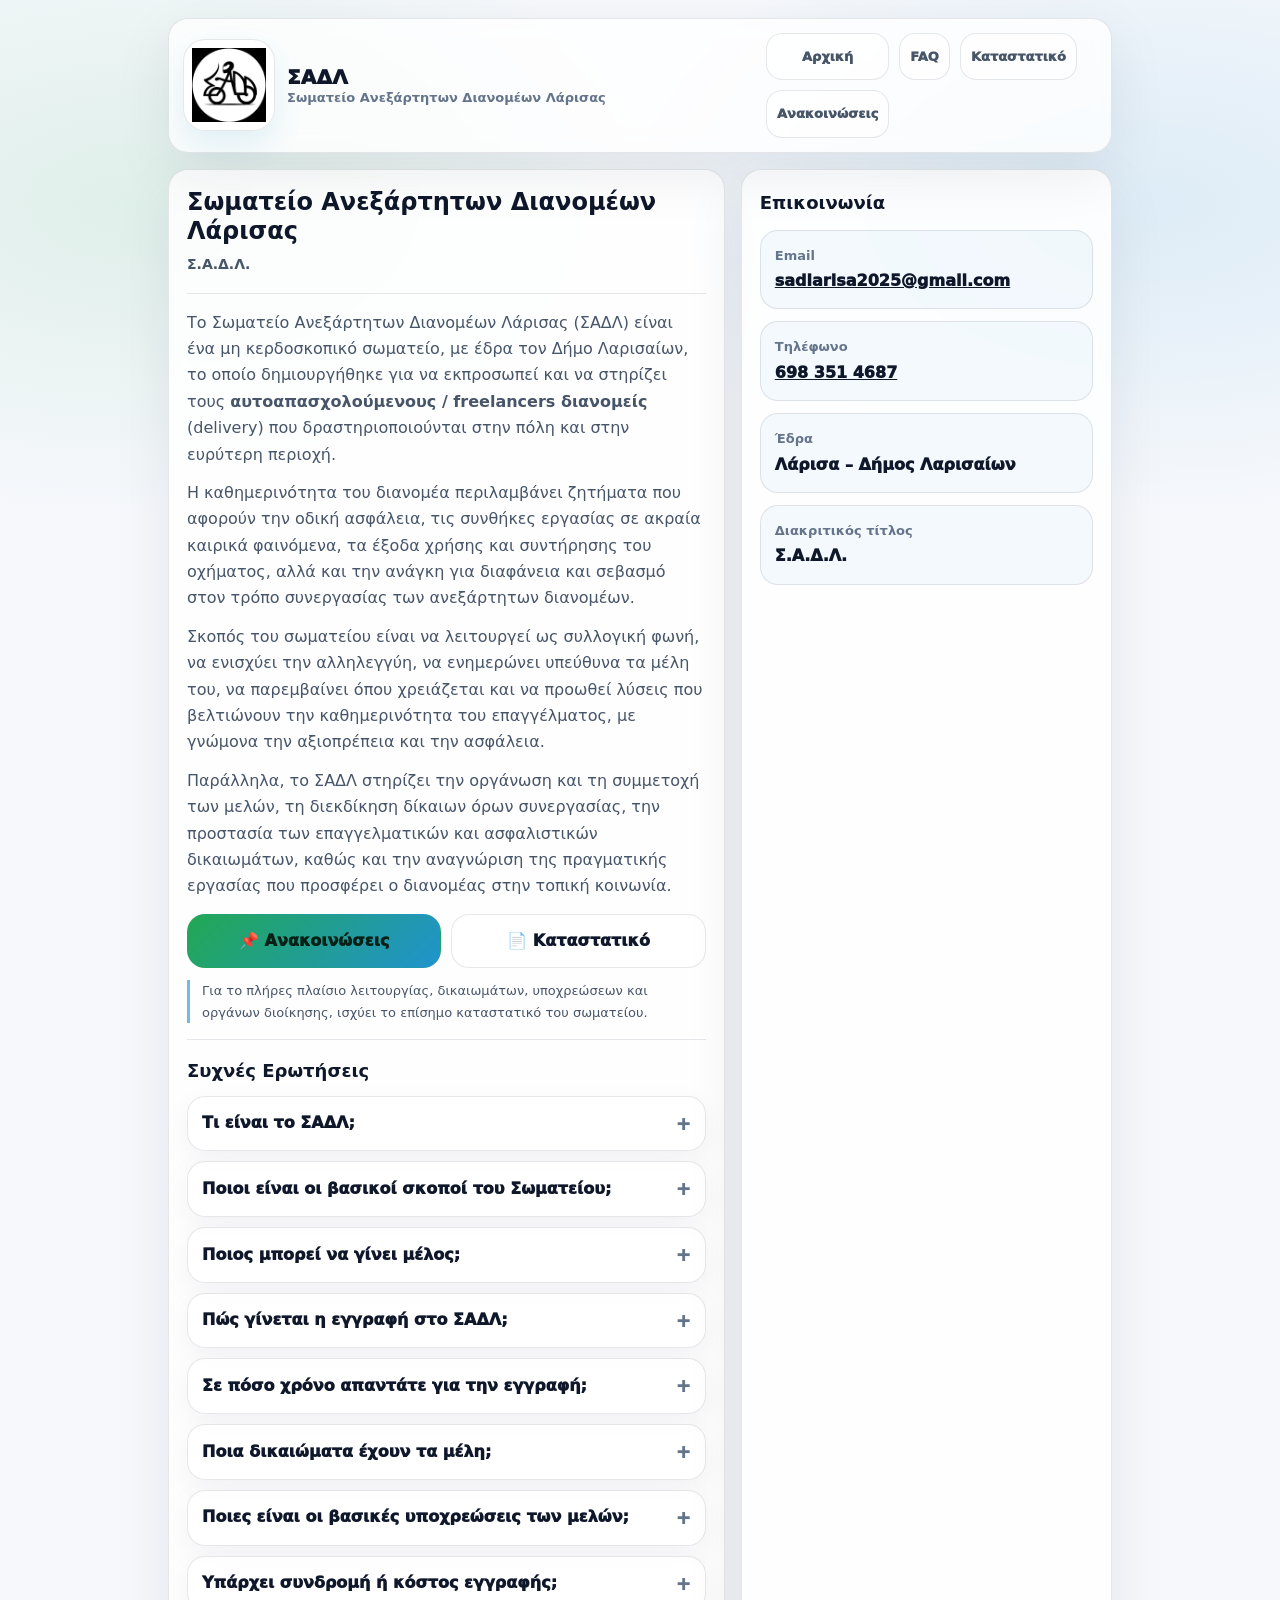
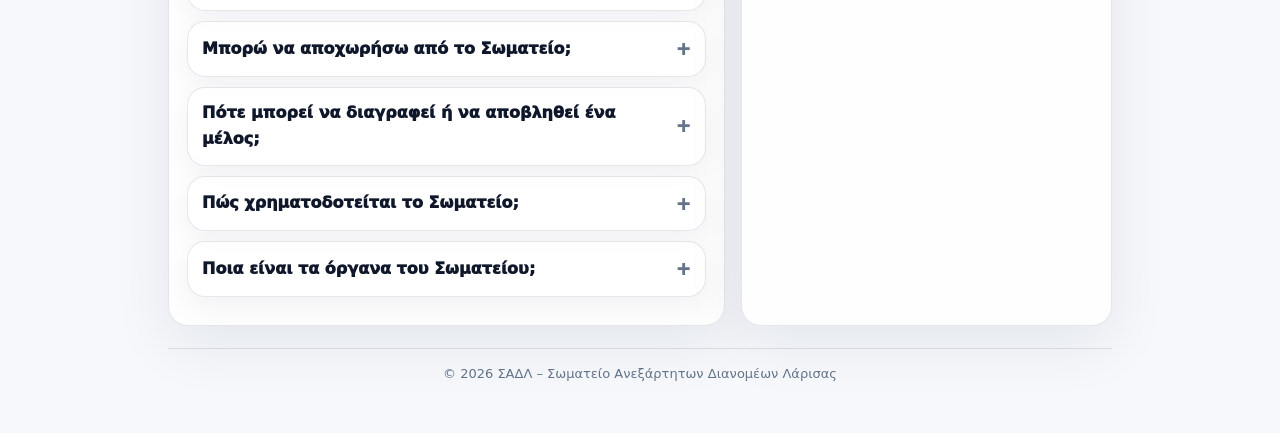
==== commit abfb669f: "Update index.html" ====
--- a/index.html
+++ b/index.html
@@ -107,6 +107,7 @@
     .navlinks{
       display:grid;
      grid-template-columns: 1fr 1fr 1fr 1fr;
+
       gap: 10px;
       font-weight: 950;
       color: var(--muted);
@@ -289,6 +290,7 @@
       </div>
 
       <nav class="navlinks">
+ <nav class="navlinks">
   <a href="index.html">Αρχική</a>
   <a href="#faq">FAQ</a>
   <a href="katastatiko.html">Καταστατικό</a>
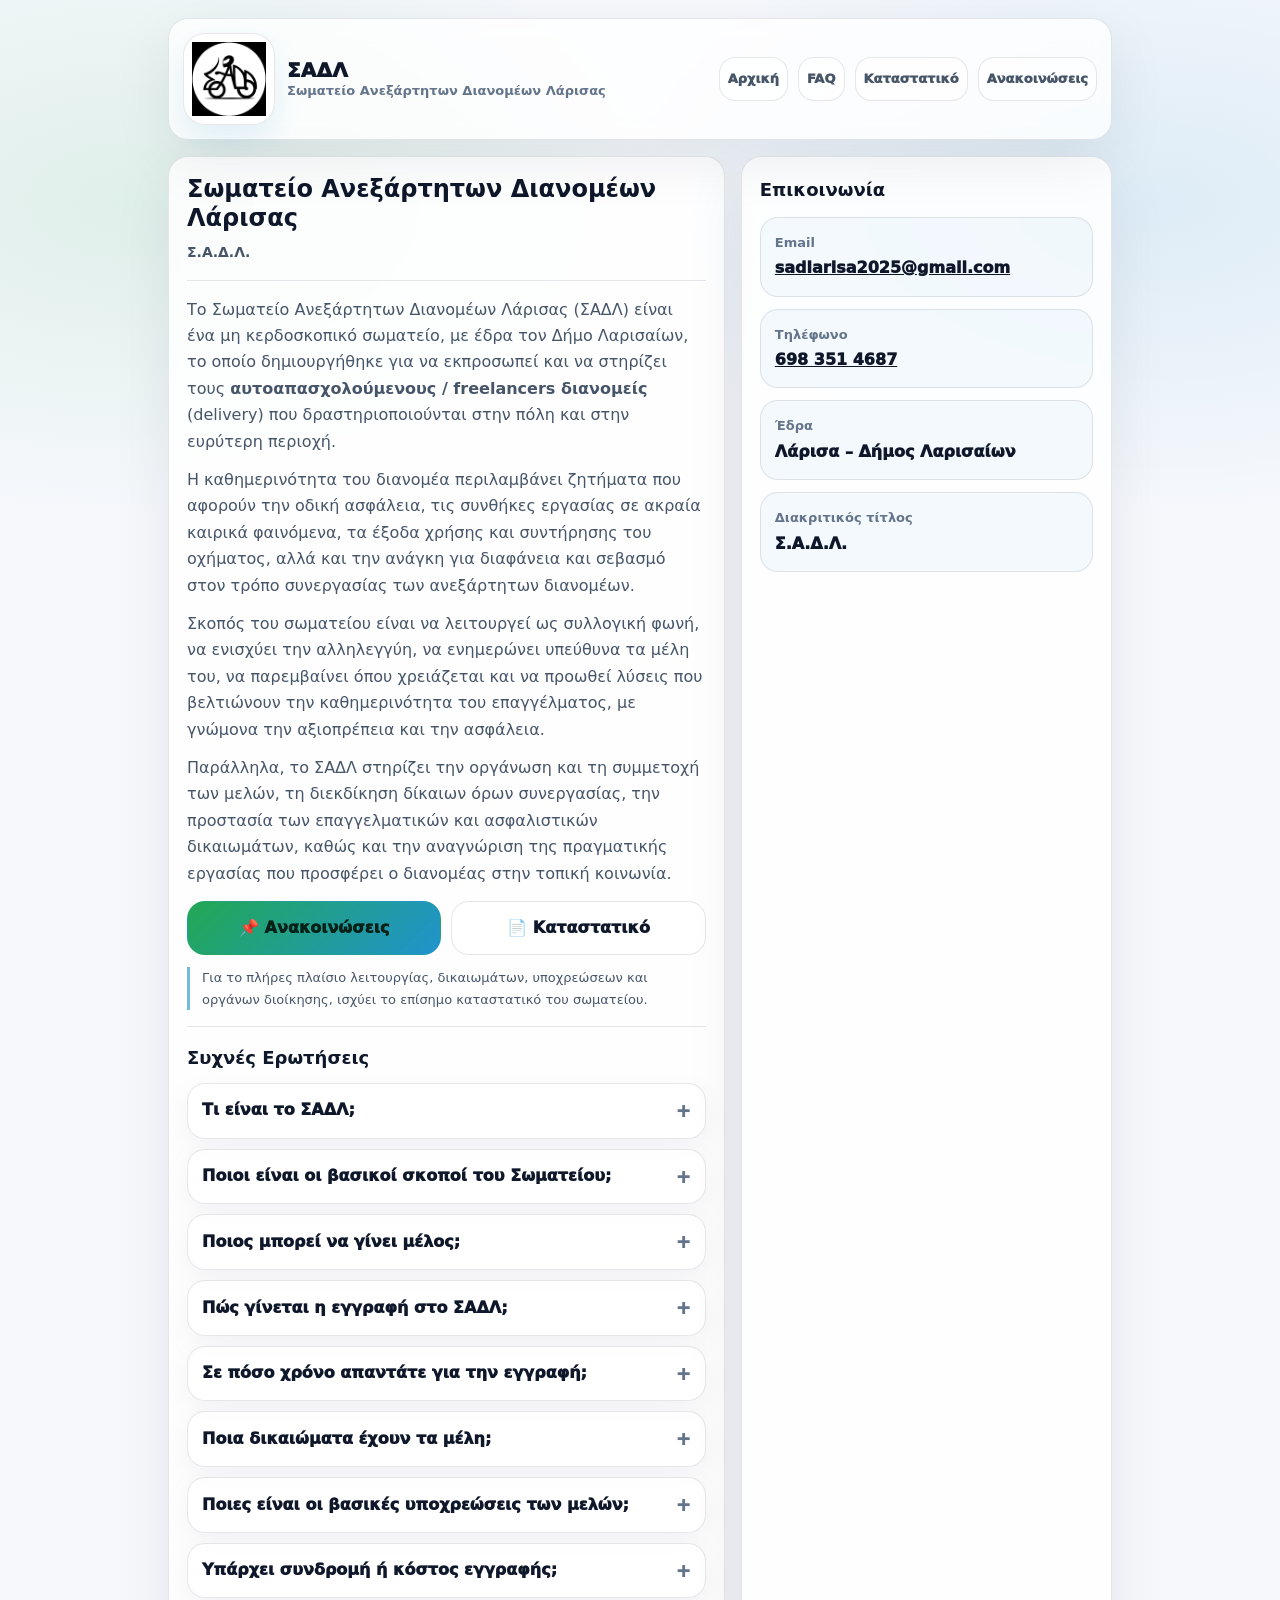
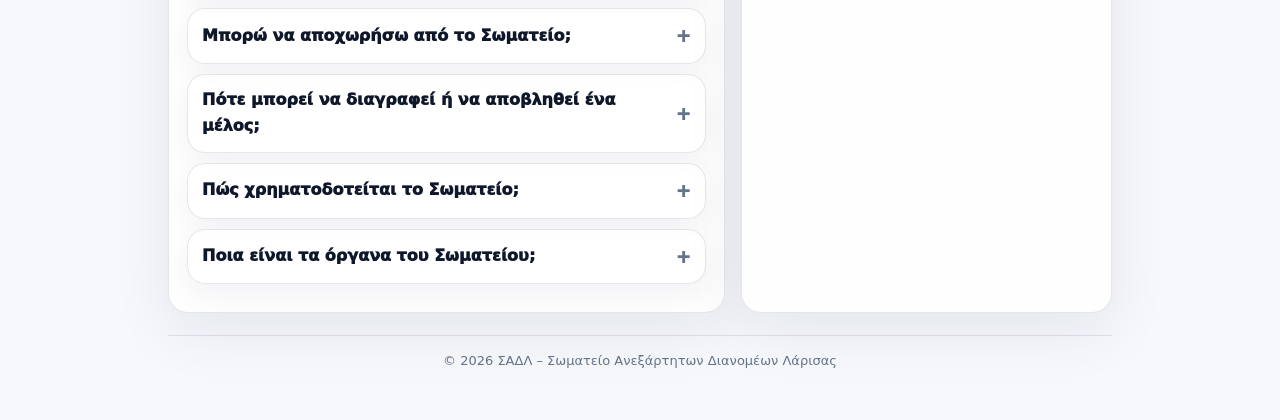
==== commit 87b9319e: "Update index.html" ====
--- a/index.html
+++ b/index.html
@@ -45,7 +45,7 @@
     .wrap{
       max-width:var(--max);
       margin:0 auto;
-      padding: 14px
+      padding: 14px;
     }
 
     /* MOBILE-FIRST HEADER */
@@ -100,21 +100,21 @@
       margin-top: 3px;
       font-weight: 800;
       color: var(--muted2);
-      font-size: 13px
-    }
-
-    /* NAV LINKS: 3 ΚΟΥΜΠΙΑ ΣΕ MOBILE */
+      font-size: 13px;
+    }
+
+    /* NAV LINKS: ΠΑΝΤΑ 2x2 ΣΕ ΚΙΝΗΤΟ (ΔΕΝ ΞΕΦΕΥΓΕΙ ΠΟΤΕ) */
     .navlinks{
       display:grid;
-     grid-template-columns: 1fr 1fr 1fr 1fr;
-
+      grid-template-columns: 1fr 1fr;
       gap: 10px;
       font-weight: 950;
       color: var(--muted);
+      width: 100%;
     }
 
     .navlinks a{
-      padding: 12px 10px;
+      padding: 10px 8px;
       border-radius: 16px;
       border: 1px solid rgba(15,23,42,.10);
       background: rgba(255,255,255,.6);
@@ -152,14 +152,14 @@
     .hr{
       height:1px;
       background: rgba(15,23,42,.10);
-      margin: 16px 0
+      margin: 16px 0;
     }
 
     .ctaRow{
       display:flex;
       gap:10px;
       flex-wrap:wrap;
-      margin-top: 14px
+      margin-top: 14px;
     }
 
     .btn{
@@ -259,17 +259,29 @@
       font-size: 14px;
     }
 
-    /* ΒΕΛΤΙΩΣΗ ΓΙΑ ΜΕΓΑΛΑ ΚΙΝΗΤΑ / TABLETS */
+    /* TABLET/DESKTOP */
     @media (min-width: 900px){
-      .nav{flex-direction: row; align-items:center; justify-content:space-between}
-      .navlinks{grid-template-columns: auto auto auto}
       .wrap{padding: 18px}
+
+      .nav{
+        flex-direction: row;
+        align-items:center;
+        justify-content:space-between;
+      }
+
+      /* ΣΕ DESKTOP ΘΕΛΟΥΜΕ ΟΛΑ ΣΕ 1 ΓΡΑΜΜΗ */
+      .navlinks{
+        grid-template-columns: auto auto auto auto;
+        width: auto;
+      }
+
       .mainGrid{
         display:grid;
         grid-template-columns: 1.2fr .8fr;
         gap: 16px;
-        margin-top: 16px
+        margin-top: 16px;
       }
+
       .card{margin-top: 0}
     }
   </style>
@@ -290,12 +302,11 @@
       </div>
 
       <nav class="navlinks">
- <nav class="navlinks">
-  <a href="index.html">Αρχική</a>
-  <a href="#faq">FAQ</a>
-  <a href="katastatiko.html">Καταστατικό</a>
-  <a href="anakoinoseis.html">Ανακοινώσεις</a>
-</nav>
+        <a href="index.html">Αρχική</a>
+        <a href="#faq">FAQ</a>
+        <a href="katastatiko.html">Καταστατικό</a>
+        <a href="anakoinoseis.html">Ανακοινώσεις</a>
+      </nav>
     </header>
 
     <main>
@@ -342,7 +353,6 @@
             Για το πλήρες πλαίσιο λειτουργίας, δικαιωμάτων, υποχρεώσεων και οργάνων διοίκησης, ισχύει το επίσημο καταστατικό του σωματείου.
           </div>
 
-          <!-- FAQ (ΜΕΣΑ ΣΤΟ INDEX.HTML) -->
           <div class="hr"></div>
 
           <section class="faq" id="faq">
@@ -446,7 +456,6 @@
             </details>
 
           </section>
-          <!-- /FAQ -->
 
         </section>
 
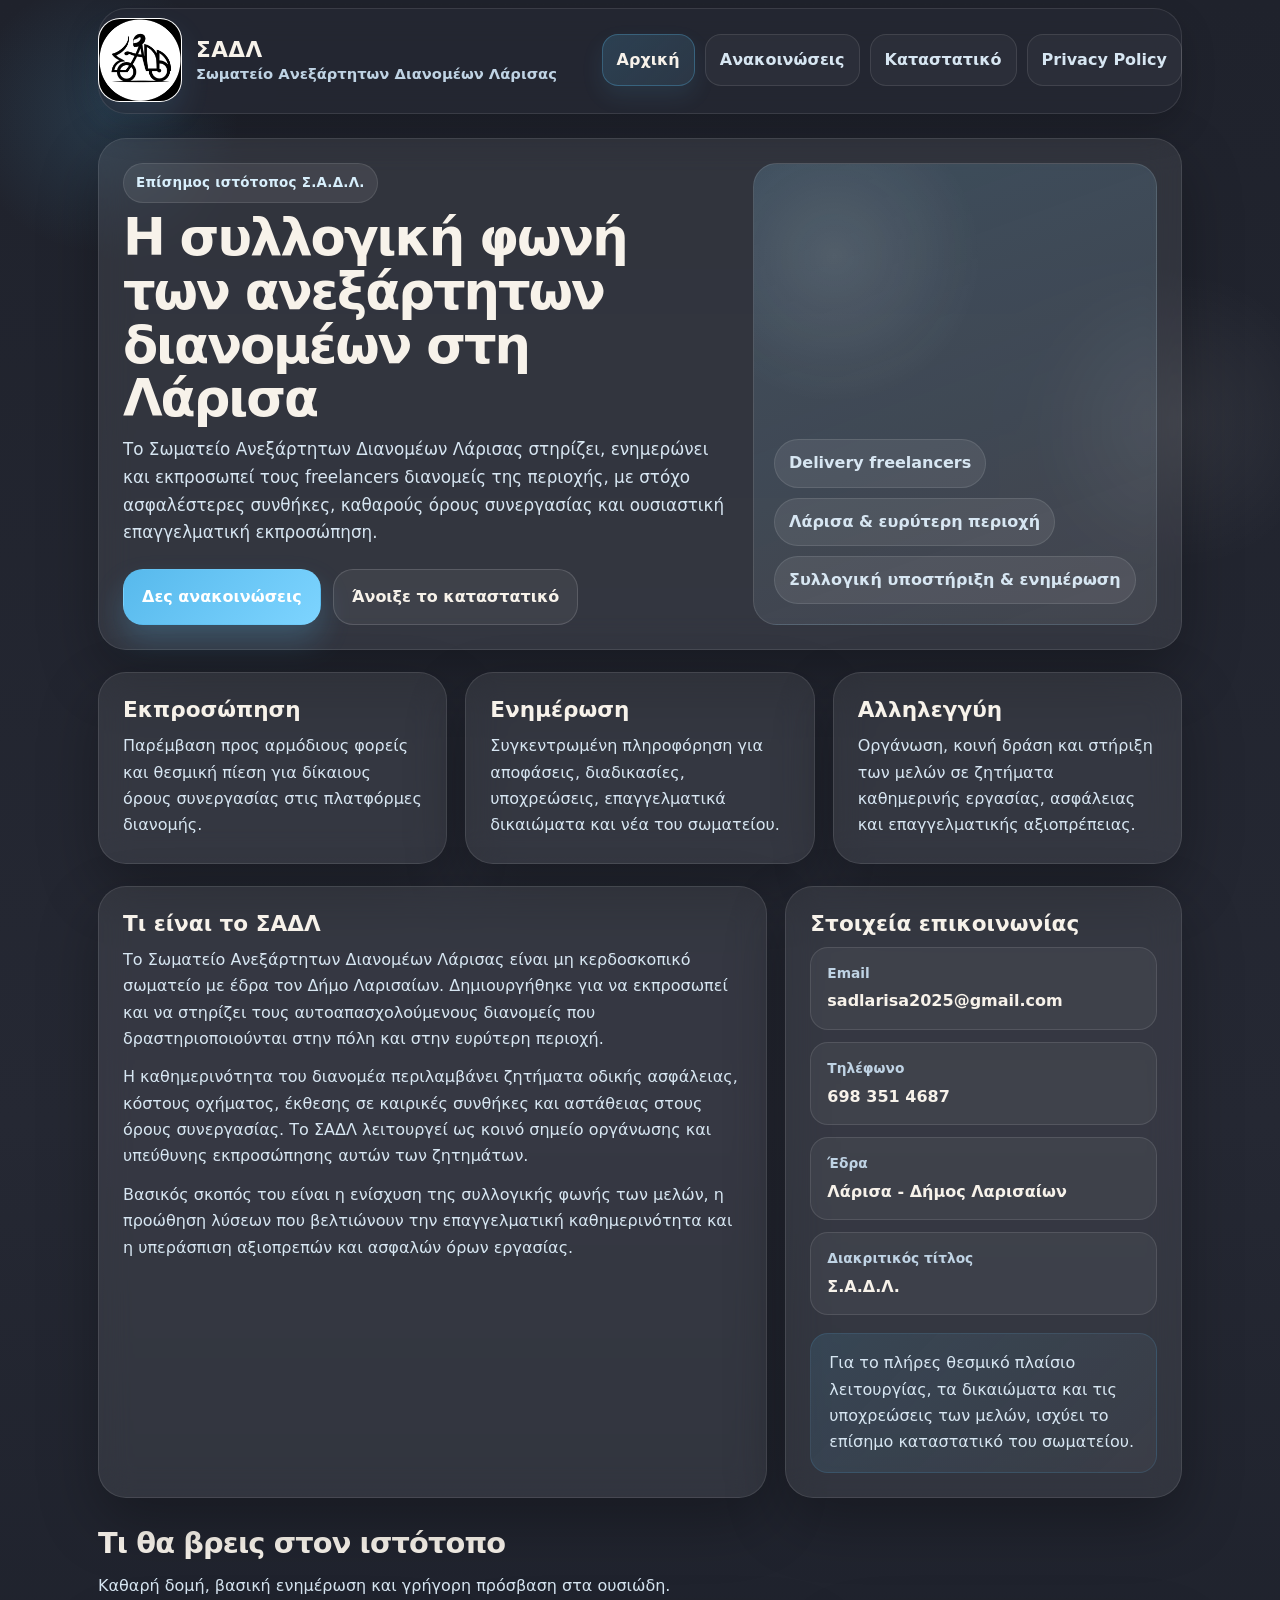
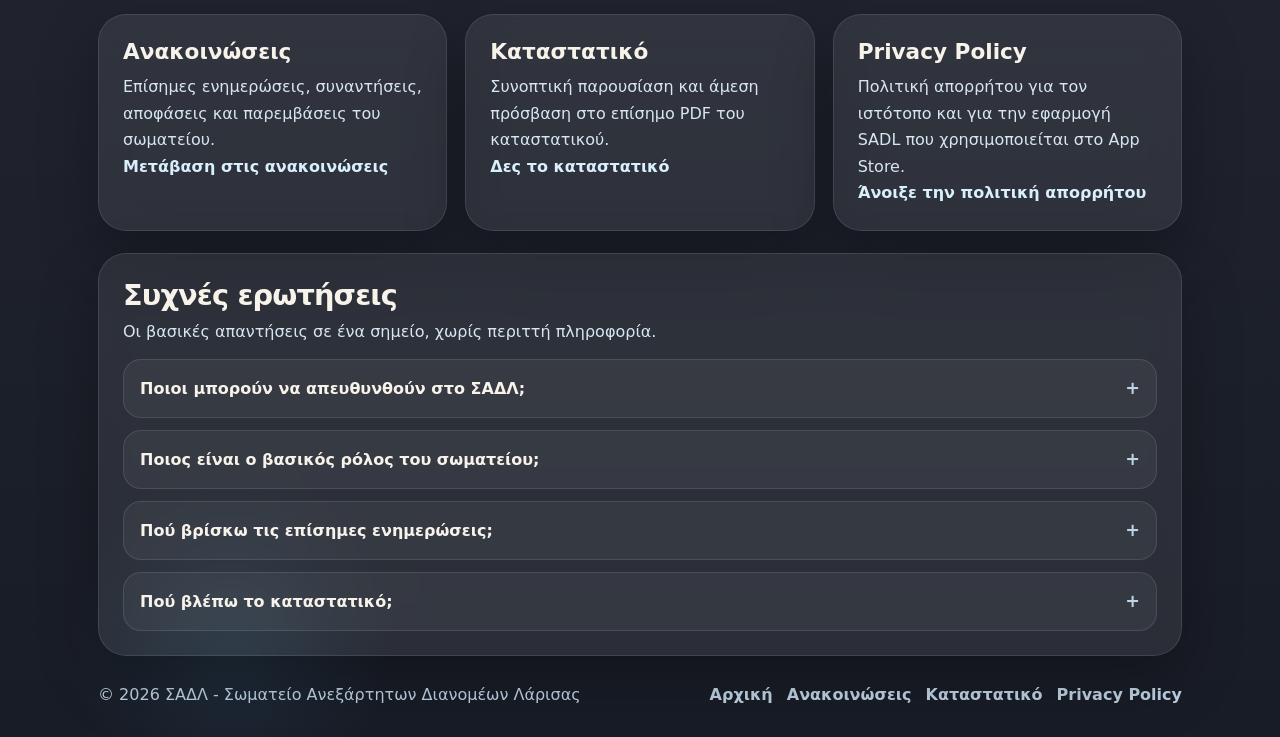
==== commit 2074b46f: "Refresh site with SADL app styling and privacy page" ====
--- a/index.html
+++ b/index.html
@@ -1,509 +1,91 @@
-<!-- index.html -->
-<!DOCTYPE html>
+﻿<!DOCTYPE html>
 <html lang="el">
 <head>
   <meta charset="UTF-8" />
   <meta name="viewport" content="width=device-width, initial-scale=1.0" />
-
-  <title>ΣΑΔΛ – Σωματείο Ανεξάρτητων Διανομέων Λάρισας</title>
-  <meta name="description" content="Επίσημος ιστότοπος του Σωματείου Ανεξάρτητων Διανομέων Λάρισας (ΣΑΔΛ)." />
-
-  <style>
-    :root{
-      --bg:#f6f8fc;
-      --card:#ffffff;
-      --text:#0f172a;
-      --muted:#475569;
-      --muted2:#64748b;
-      --border:rgba(15,23,42,.10);
-      --shadow: 0 18px 60px rgba(15,23,42,.08);
-      --radius:20px;
-      --max: 980px;
-
-      --accent:#16a34a;
-      --accent2:#0284c7;
-      --accentSoft: rgba(2,132,199,.10);
-      --accentSoft2: rgba(22,163,74,.10);
-    }
-
-    *{box-sizing:border-box}
-    html{scroll-behavior:smooth}
-
-    body{
-      margin:0;
-      font-family: system-ui, -apple-system, Segoe UI, Roboto, Arial, sans-serif;
-      background:
-        radial-gradient(900px 520px at 10% 10%, var(--accentSoft2), transparent 60%),
-        radial-gradient(900px 520px at 90% 10%, var(--accentSoft), transparent 60%),
-        var(--bg);
-      color: var(--text);
-      line-height: 1.65;
-    }
-
-    a{color:inherit; text-decoration:none}
-
-    .wrap{
-      max-width:var(--max);
-      margin:0 auto;
-      padding: 14px;
-    }
-
-    /* MOBILE-FIRST HEADER */
-    .nav{
-      display:flex;
-      flex-direction: column;
-      gap: 12px;
-      padding: 14px;
-      border:1px solid var(--border);
-      background: rgba(255,255,255,.78);
-      backdrop-filter: blur(10px);
-      border-radius: var(--radius);
-      box-shadow: var(--shadow);
-      position: sticky;
-      top: 10px;
-      z-index: 10;
-    }
-
-    .brand{
-      display:flex;
-      gap: 12px;
-      align-items:center;
-      font-weight: 950;
-    }
-
-    /* ΜΕΓΑΛΟ LOGO ΓΙΑ MOBILE */
-    .logo{
-      width: 92px;
-      height: 92px;
-      border-radius: 22px;
-      overflow: hidden;
-      background: rgba(255,255,255,.92);
-      border: 1px solid rgba(15,23,42,.10);
-      display:grid;
-      place-items:center;
-      box-shadow: 0 14px 30px rgba(2,132,199,.10);
-      flex: 0 0 auto;
-    }
-
-    .logo img{
-      width: 100%;
-      height: 100%;
-      object-fit: contain;
-      padding: 8px;
-      display:block;
-    }
-
-    .brandTitle{line-height: 1.1}
-    .brandTitle .name{font-size: 20px; letter-spacing: .2px}
-    .brandTitle .sub{
-      display:block;
-      margin-top: 3px;
-      font-weight: 800;
-      color: var(--muted2);
-      font-size: 13px;
-    }
-
-    /* NAV LINKS: ΠΑΝΤΑ 2x2 ΣΕ ΚΙΝΗΤΟ (ΔΕΝ ΞΕΦΕΥΓΕΙ ΠΟΤΕ) */
-    .navlinks{
-      display:grid;
-      grid-template-columns: 1fr 1fr;
-      gap: 10px;
-      font-weight: 950;
-      color: var(--muted);
-      width: 100%;
-    }
-
-    .navlinks a{
-      padding: 10px 8px;
-      border-radius: 16px;
-      border: 1px solid rgba(15,23,42,.10);
-      background: rgba(255,255,255,.6);
-      transition: .18s ease;
-      text-align:center;
-      font-size: 13px;
-      white-space: nowrap;
-    }
-
-    .navlinks a:active{transform: scale(.98)}
-
-    .card{
-      border: 1px solid var(--border);
-      background: rgba(255,255,255,.86);
-      backdrop-filter: blur(10px);
-      border-radius: var(--radius);
-      box-shadow: var(--shadow);
-      padding: 18px;
-      margin-top: 14px;
-    }
-
-    h1{margin:0 0 8px; font-size: 24px; line-height: 1.2}
-
-    .subtitle{
-      margin-top: 4px;
-      color: var(--muted);
-      font-weight: 850;
-      font-size: 14px;
-    }
-
-    p{margin:0; color: var(--muted)}
-    .heroText p{margin: 0 0 12px}
-    .heroText p:last-child{margin-bottom: 0}
-
-    .hr{
-      height:1px;
-      background: rgba(15,23,42,.10);
-      margin: 16px 0;
-    }
-
-    .ctaRow{
-      display:flex;
-      gap:10px;
-      flex-wrap:wrap;
-      margin-top: 14px;
-    }
-
-    .btn{
-      display:inline-flex;
-      align-items:center;
-      justify-content:center;
-      gap:10px;
-      padding: 13px 14px;
-      border-radius: 18px;
-      font-weight: 1000;
-      border: 1px solid rgba(15,23,42,.10);
-      transition: .18s ease;
-      cursor: pointer;
-      user-select:none;
-      background: rgba(255,255,255,.85);
-      flex: 1;
-      min-width: 150px;
-    }
-
-    .btn:active{transform: scale(.99)}
-
-    .btnPrimary{
-      background: linear-gradient(135deg, rgba(22,163,74,.95), rgba(2,132,199,.88));
-      color: #052016;
-      border-color: transparent;
-    }
-
-    .notice{
-      font-size: 13px;
-      color: var(--muted);
-      margin-top: 12px;
-      border-left: 3px solid rgba(2,132,199,.55);
-      padding-left: 12px;
-    }
-
-    /* MOBILE CONTACT CARD */
-    h2{margin:0 0 10px; font-size: 18px}
-
-    .kpi{
-      display:grid;
-      grid-template-columns: 1fr;
-      gap: 12px;
-      margin-top: 12px;
-    }
-
-    .kpiBox{
-      border:1px solid var(--border);
-      border-radius: 18px;
-      padding: 14px;
-      background: rgba(2,132,199,.04);
-    }
-
-    .kpiBox .label{color: var(--muted2); font-weight:900; font-size: 13px}
-    .kpiBox .value{font-weight: 1000; font-size: 16px; margin-top: 2px}
-
-    .footer{
-      margin: 22px 0 16px;
-      padding: 14px;
-      text-align:center;
-      color: var(--muted2);
-      border-top: 1px solid rgba(15,23,42,.10);
-      font-size: 13px;
-    }
-
-    /* FAQ */
-    .faq{margin-top:16px}
-    .faq details{
-      border:1px solid var(--border);
-      border-radius: 18px;
-      padding: 12px 14px;
-      background: rgba(255,255,255,.70);
-      margin-bottom: 10px;
-      box-shadow: 0 10px 30px rgba(15,23,42,.05);
-    }
-    .faq summary{
-      cursor:pointer;
-      font-weight: 1000;
-      color: var(--text);
-      list-style:none;
-      display:flex;
-      align-items:center;
-      justify-content:space-between;
-      gap: 12px;
-    }
-    .faq summary::-webkit-details-marker{display:none}
-    .faq summary::after{
-      content:"+";
-      font-weight: 1000;
-      font-size: 18px;
-      color: var(--muted2);
-    }
-    .faq details[open] summary::after{content:"–"}
-    .faq .answer{
-      margin-top: 10px;
-      color: var(--muted);
-      font-weight: 750;
-      font-size: 14px;
-    }
-
-    /* TABLET/DESKTOP */
-    @media (min-width: 900px){
-      .wrap{padding: 18px}
-
-      .nav{
-        flex-direction: row;
-        align-items:center;
-        justify-content:space-between;
-      }
-
-      /* ΣΕ DESKTOP ΘΕΛΟΥΜΕ ΟΛΑ ΣΕ 1 ΓΡΑΜΜΗ */
-      .navlinks{
-        grid-template-columns: auto auto auto auto;
-        width: auto;
-      }
-
-      .mainGrid{
-        display:grid;
-        grid-template-columns: 1.2fr .8fr;
-        gap: 16px;
-        margin-top: 16px;
-      }
-
-      .card{margin-top: 0}
-    }
-  </style>
+  <title>ΣΑΔΛ - Σωματείο Ανεξάρτητων Διανομέων Λάρισας</title>
+  <meta name="description" content="Επίσημος ιστότοπος του Σωματείου Ανεξάρτητων Διανομέων Λάρισας (ΣΑΔΛ) με ενημέρωση, ανακοινώσεις, καταστατικό και στοιχεία επικοινωνίας." />
+  <link rel="stylesheet" href="styles.css" />
 </head>
-
 <body>
-  <div class="wrap">
-
-    <header class="nav">
-      <div class="brand">
-        <div class="logo">
-          <img src="photo.jpg" alt="Λογότυπο ΣΑΔΛ" />
-        </div>
-        <div class="brandTitle">
-          <div class="name">ΣΑΔΛ</div>
-          <span class="sub">Σωματείο Ανεξάρτητων Διανομέων Λάρισας</span>
-        </div>
-      </div>
-
-      <nav class="navlinks">
-        <a href="index.html">Αρχική</a>
-        <a href="#faq">FAQ</a>
+  <div class="site-shell">
+    <header class="topbar shell">
+      <a class="brand" href="index.html" aria-label="ΣΑΔΛ αρχική">
+        <span class="brand-mark"><img src="photo.jpg" alt="Λογότυπο ΣΑΔΛ" /></span>
+        <span class="brand-copy"><strong>ΣΑΔΛ</strong><span>Σωματείο Ανεξάρτητων Διανομέων Λάρισας</span></span>
+      </a>
+      <nav class="topnav" aria-label="Κύρια πλοήγηση">
+        <a class="is-active" href="index.html">Αρχική</a>
+        <a href="anakoinoseis.html">Ανακοινώσεις</a>
         <a href="katastatiko.html">Καταστατικό</a>
-        <a href="anakoinoseis.html">Ανακοινώσεις</a>
+        <a href="privacy.html">Privacy Policy</a>
       </nav>
     </header>
-
-    <main>
-      <div class="mainGrid">
-
-        <section class="card">
-          <h1>Σωματείο Ανεξάρτητων Διανομέων Λάρισας</h1>
-          <div class="subtitle">Σ.Α.Δ.Λ.</div>
-
-          <div class="hr"></div>
-
-          <div class="heroText">
-            <p>
-              Το Σωματείο Ανεξάρτητων Διανομέων Λάρισας (ΣΑΔΛ) είναι ένα μη κερδοσκοπικό σωματείο, με έδρα τον Δήμο Λαρισαίων,
-              το οποίο δημιουργήθηκε για να εκπροσωπεί και να στηρίζει τους <strong>αυτοαπασχολούμενους / freelancers διανομείς</strong>
-              (delivery) που δραστηριοποιούνται στην πόλη και στην ευρύτερη περιοχή.
-            </p>
-
-            <p>
-              Η καθημερινότητα του διανομέα περιλαμβάνει ζητήματα που αφορούν την οδική ασφάλεια, τις συνθήκες εργασίας σε ακραία
-              καιρικά φαινόμενα, τα έξοδα χρήσης και συντήρησης του οχήματος, αλλά και την ανάγκη για διαφάνεια και σεβασμό στον τρόπο
-              συνεργασίας των ανεξάρτητων διανομέων.
-            </p>
-
-            <p>
-              Σκοπός του σωματείου είναι να λειτουργεί ως συλλογική φωνή, να ενισχύει την αλληλεγγύη, να ενημερώνει υπεύθυνα τα μέλη του,
-              να παρεμβαίνει όπου χρειάζεται και να προωθεί λύσεις που βελτιώνουν την καθημερινότητα του επαγγέλματος,
-              με γνώμονα την αξιοπρέπεια και την ασφάλεια.
-            </p>
-
-            <p>
-              Παράλληλα, το ΣΑΔΛ στηρίζει την οργάνωση και τη συμμετοχή των μελών, τη διεκδίκηση δίκαιων όρων συνεργασίας,
-              την προστασία των επαγγελματικών και ασφαλιστικών δικαιωμάτων, καθώς και την αναγνώριση της πραγματικής εργασίας
-              που προσφέρει ο διανομέας στην τοπική κοινωνία.
-            </p>
+    <main class="shell">
+      <section class="hero card">
+        <div class="hero-copy">
+          <span class="eyebrow">Επίσημος ιστότοπος Σ.Α.Δ.Λ.</span>
+          <h1>Η συλλογική φωνή των ανεξάρτητων διανομέων στη Λάρισα</h1>
+          <p class="lead">Το Σωματείο Ανεξάρτητων Διανομέων Λάρισας στηρίζει, ενημερώνει και εκπροσωπεί τους freelancers διανομείς της περιοχής, με στόχο ασφαλέστερες συνθήκες, καθαρούς όρους συνεργασίας και ουσιαστική επαγγελματική εκπροσώπηση.</p>
+          <div class="cta-row">
+            <a class="btn btn-primary" href="anakoinoseis.html">Δες ανακοινώσεις</a>
+            <a class="btn" href="katastatiko.html">Άνοιξε το καταστατικό</a>
           </div>
-
-          <div class="ctaRow">
-            <a class="btn btnPrimary" href="anakoinoseis.html">📌 Ανακοινώσεις</a>
-            <a class="btn" href="katastatiko.html">📄 Καταστατικό</a>
+        </div>
+        <div class="hero-panel">
+          <div class="info-stack">
+            <div class="info-pill">Delivery freelancers</div>
+            <div class="info-pill">Λάρισα & ευρύτερη περιοχή</div>
+            <div class="info-pill">Συλλογική υποστήριξη & ενημέρωση</div>
           </div>
-
-          <div class="notice">
-            Για το πλήρες πλαίσιο λειτουργίας, δικαιωμάτων, υποχρεώσεων και οργάνων διοίκησης, ισχύει το επίσημο καταστατικό του σωματείου.
+        </div>
+      </section>
+      <section class="grid-3 section-gap">
+        <article class="card feature-card"><h2>Εκπροσώπηση</h2><p>Παρέμβαση προς αρμόδιους φορείς και θεσμική πίεση για δίκαιους όρους συνεργασίας στις πλατφόρμες διανομής.</p></article>
+        <article class="card feature-card"><h2>Ενημέρωση</h2><p>Συγκεντρωμένη πληροφόρηση για αποφάσεις, διαδικασίες, υποχρεώσεις, επαγγελματικά δικαιώματα και νέα του σωματείου.</p></article>
+        <article class="card feature-card"><h2>Αλληλεγγύη</h2><p>Οργάνωση, κοινή δράση και στήριξη των μελών σε ζητήματα καθημερινής εργασίας, ασφάλειας και επαγγελματικής αξιοπρέπειας.</p></article>
+      </section>
+      <section class="content-grid section-gap">
+        <article class="card prose-card">
+          <h2>Τι είναι το ΣΑΔΛ</h2>
+          <p>Το Σωματείο Ανεξάρτητων Διανομέων Λάρισας είναι μη κερδοσκοπικό σωματείο με έδρα τον Δήμο Λαρισαίων. Δημιουργήθηκε για να εκπροσωπεί και να στηρίζει τους αυτοαπασχολούμενους διανομείς που δραστηριοποιούνται στην πόλη και στην ευρύτερη περιοχή.</p>
+          <p>Η καθημερινότητα του διανομέα περιλαμβάνει ζητήματα οδικής ασφάλειας, κόστους οχήματος, έκθεσης σε καιρικές συνθήκες και αστάθειας στους όρους συνεργασίας. Το ΣΑΔΛ λειτουργεί ως κοινό σημείο οργάνωσης και υπεύθυνης εκπροσώπησης αυτών των ζητημάτων.</p>
+          <p>Βασικός σκοπός του είναι η ενίσχυση της συλλογικής φωνής των μελών, η προώθηση λύσεων που βελτιώνουν την επαγγελματική καθημερινότητα και η υπεράσπιση αξιοπρεπών και ασφαλών όρων εργασίας.</p>
+        </article>
+        <aside class="card sidebar-card">
+          <h2>Στοιχεία επικοινωνίας</h2>
+          <div class="contact-list">
+            <div class="contact-item"><span>Email</span><a href="mailto:sadlarisa2025@gmail.com">sadlarisa2025@gmail.com</a></div>
+            <div class="contact-item"><span>Τηλέφωνο</span><a href="tel:+306983514687">698 351 4687</a></div>
+            <div class="contact-item"><span>Έδρα</span><strong>Λάρισα - Δήμος Λαρισαίων</strong></div>
+            <div class="contact-item"><span>Διακριτικός τίτλος</span><strong>Σ.Α.Δ.Λ.</strong></div>
           </div>
-
-          <div class="hr"></div>
-
-          <section class="faq" id="faq">
-            <h2>Συχνές Ερωτήσεις</h2>
-
-            <details>
-              <summary>Τι είναι το ΣΑΔΛ;</summary>
-              <div class="answer">
-                Το ΣΑΔΛ είναι μη κερδοσκοπικό σωματείο με έδρα τον Δήμο Λαρισαίων, που δημιουργήθηκε για να εκπροσωπεί και να στηρίζει
-                τους αυτοαπασχολούμενους / freelancers διανομείς (delivery) της περιοχής.
-              </div>
-            </details>
-
-            <details>
-              <summary>Ποιοι είναι οι βασικοί σκοποί του Σωματείου;</summary>
-              <div class="answer">
-                Βασικοί σκοποί είναι: η προάσπιση των επαγγελματικών και εργασιακών συμφερόντων των διανομέων, η ενίσχυση της αλληλεγγύης,
-                η υπεύθυνη ενημέρωση των μελών, η οδική ασφάλεια, η παρέμβαση προς αρμόδιους φορείς και η προώθηση λύσεων που βελτιώνουν
-                την καθημερινότητα του επαγγέλματος.
-              </div>
-            </details>
-
-            <details>
-              <summary>Ποιος μπορεί να γίνει μέλος;</summary>
-              <div class="answer">
-                Μέλος μπορεί να γίνει κάθε φυσικό πρόσωπο που είναι αυτοαπασχολούμενος διανομέας (delivery) και δραστηριοποιείται
-                στην περιοχή του Δήμου Λαρισαίων. Αφορά διανομείς που εργάζονται ως ανεξάρτητοι συνεργάτες και είναι ασφαλισμένοι στον ΕΦΚΑ
-                ως ελεύθεροι επαγγελματίες, συμπεριλαμβανομένων όσων συνεργάζονται με Ψηφιακές Ηλεκτρονικές Πλατφόρμες.
-              </div>
-            </details>
-
-            <details>
-              <summary>Πώς γίνεται η εγγραφή στο ΣΑΔΛ;</summary>
-              <div class="answer">
-                Η εγγραφή γίνεται με αίτηση (ηλεκτρονικά ή έντυπα) προς το Σωματείο. Η αίτηση περιλαμβάνει τα στοιχεία του ενδιαφερόμενου
-                και δήλωση ότι αποδέχεται το καταστατικό. Την αίτηση εξετάζει το Διοικητικό Συμβούλιο.
-              </div>
-            </details>
-
-            <details>
-              <summary>Σε πόσο χρόνο απαντάτε για την εγγραφή;</summary>
-              <div class="answer">
-                Το Διοικητικό Συμβούλιο εξετάζει την αίτηση και αποφασίζει. Σε περίπτωση που η αίτηση απορριφθεί, ο ενδιαφερόμενος έχει
-                δικαίωμα προσφυγής στη Γενική Συνέλευση, η οποία αποφασίζει τελικά.
-              </div>
-            </details>
-
-            <details>
-              <summary>Ποια δικαιώματα έχουν τα μέλη;</summary>
-              <div class="answer">
-                Τα μέλη έχουν δικαίωμα συμμετοχής στις Γενικές Συνελεύσεις, λόγου και ψήφου, καθώς και δικαίωμα να εκλέγουν και να εκλέγονται
-                στα όργανα του Σωματείου, εφόσον είναι οικονομικά τακτοποιημένα.
-              </div>
-            </details>
-
-            <details>
-              <summary>Ποιες είναι οι βασικές υποχρεώσεις των μελών;</summary>
-              <div class="answer">
-                Τα μέλη οφείλουν να τηρούν το καταστατικό, να σέβονται τις αποφάσεις των οργάνων του Σωματείου, να συμβάλλουν στην επίτευξη
-                των σκοπών του και να είναι οικονομικά τακτοποιημένα (συνδρομές).
-              </div>
-            </details>
-
-            <details>
-              <summary>Υπάρχει συνδρομή ή κόστος εγγραφής;</summary>
-              <div class="answer">
-                Ναι. Προβλέπεται δικαίωμα εγγραφής και ετήσια συνδρομή. Τα ποσά και οι προθεσμίες καθορίζονται με αποφάσεις των οργάνων
-                του Σωματείου.
-              </div>
-            </details>
-
-            <details>
-              <summary>Μπορώ να αποχωρήσω από το Σωματείο;</summary>
-              <div class="answer">
-                Ναι. Η αποχώρηση γίνεται με γραπτή δήλωση προς το Διοικητικό Συμβούλιο και διαγραφή από το μητρώο μελών.
-                Τυχόν οικονομικές εκκρεμότητες παραμένουν μέχρι την τακτοποίησή τους.
-              </div>
-            </details>
-
-            <details>
-              <summary>Πότε μπορεί να διαγραφεί ή να αποβληθεί ένα μέλος;</summary>
-              <div class="answer">
-                Διαγραφή ή αποβολή μπορεί να γίνει για σοβαρούς λόγους, όπως παραβίαση του καταστατικού, ενέργειες που πλήττουν το Σωματείο,
-                αντιδεοντολογική συμπεριφορά ή παρατεταμένη οικονομική ασυνέπεια. Προβλέπεται διαδικασία ενημέρωσης και δικαίωμα υπεράσπισης.
-              </div>
-            </details>
-
-            <details>
-              <summary>Πώς χρηματοδοτείται το Σωματείο;</summary>
-              <div class="answer">
-                Οι πόροι του Σωματείου προέρχονται από δικαίωμα εγγραφής, ετήσιες συνδρομές, δωρεές/χορηγίες, έσοδα από εκδηλώσεις και άλλες
-                νόμιμες εισφορές που εγκρίνονται από τα όργανα του Σωματείου.
-              </div>
-            </details>
-
-            <details>
-              <summary>Ποια είναι τα όργανα του Σωματείου;</summary>
-              <div class="answer">
-                Τα βασικά όργανα είναι: η Γενική Συνέλευση, το Διοικητικό Συμβούλιο και η Ελεγκτική Επιτροπή.
-              </div>
-            </details>
-
-          </section>
-
-        </section>
-
-        <aside class="card">
-          <h2>Επικοινωνία</h2>
-
-          <div class="kpi">
-            <div class="kpiBox">
-              <div class="label">Email</div>
-              <div class="value">
-                <a href="mailto:sadlarisa2025@gmail.com" style="text-decoration:underline;">
-                  sadlarisa2025@gmail.com
-                </a>
-              </div>
-            </div>
-
-            <div class="kpiBox">
-              <div class="label">Τηλέφωνο</div>
-              <div class="value">
-                <a href="tel:+306983514687" style="text-decoration:underline;">
-                  698 351 4687
-                </a>
-              </div>
-            </div>
-
-            <div class="kpiBox">
-              <div class="label">Έδρα</div>
-              <div class="value">Λάρισα – Δήμος Λαρισαίων</div>
-            </div>
-
-            <div class="kpiBox">
-              <div class="label">Διακριτικός τίτλος</div>
-              <div class="value">Σ.Α.Δ.Λ.</div>
-            </div>
-          </div>
+          <div class="note-box">Για το πλήρες θεσμικό πλαίσιο λειτουργίας, τα δικαιώματα και τις υποχρεώσεις των μελών, ισχύει το επίσημο καταστατικό του σωματείου.</div>
         </aside>
-
-      </div>
-
-      <footer class="footer">
-        © <span id="year"></span> ΣΑΔΛ – Σωματείο Ανεξάρτητων Διανομέων Λάρισας
-      </footer>
-
+      </section>
+      <section class="section-gap">
+        <div class="section-head"><h2>Τι θα βρεις στον ιστότοπο</h2><p>Καθαρή δομή, βασική ενημέρωση και γρήγορη πρόσβαση στα ουσιώδη.</p></div>
+        <div class="grid-3">
+          <article class="card mini-card"><h2>Ανακοινώσεις</h2><p>Επίσημες ενημερώσεις, συναντήσεις, αποφάσεις και παρεμβάσεις του σωματείου.</p><a class="text-link" href="anakoinoseis.html">Μετάβαση στις ανακοινώσεις</a></article>
+          <article class="card mini-card"><h2>Καταστατικό</h2><p>Συνοπτική παρουσίαση και άμεση πρόσβαση στο επίσημο PDF του καταστατικού.</p><a class="text-link" href="katastatiko.html">Δες το καταστατικό</a></article>
+          <article class="card mini-card"><h2>Privacy Policy</h2><p>Πολιτική απορρήτου για τον ιστότοπο και για την εφαρμογή SADL που χρησιμοποιείται στο App Store.</p><a class="text-link" href="privacy.html">Άνοιξε την πολιτική απορρήτου</a></article>
+        </div>
+      </section>
+      <section class="section-gap card faq-card" id="faq">
+        <div class="section-head"><h2>Συχνές ερωτήσεις</h2><p>Οι βασικές απαντήσεις σε ένα σημείο, χωρίς περιττή πληροφορία.</p></div>
+        <div class="faq-list">
+          <details><summary>Ποιοι μπορούν να απευθυνθούν στο ΣΑΔΛ;</summary><p>Το σωματείο απευθύνεται κυρίως σε ανεξάρτητους διανομείς που δραστηριοποιούνται στη Λάρισα και στην ευρύτερη περιοχή.</p></details>
+          <details><summary>Ποιος είναι ο βασικός ρόλος του σωματείου;</summary><p>Η συλλογική εκπροσώπηση, η ενημέρωση των μελών και η προώθηση λύσεων που βελτιώνουν τις επαγγελματικές συνθήκες των διανομέων.</p></details>
+          <details><summary>Πού βρίσκω τις επίσημες ενημερώσεις;</summary><p>Στη σελίδα ανακοινώσεων δημοσιεύονται οι βασικές ενημερώσεις, παρεμβάσεις και αποφάσεις του σωματείου.</p></details>
+          <details><summary>Πού βλέπω το καταστατικό;</summary><p>Από τη σελίδα καταστατικού μπορείς να ανοίξεις ή να κατεβάσεις το επίσημο PDF.</p></details>
+        </div>
+      </section>
     </main>
+    <footer class="site-footer shell">
+      <div>© <span id="year"></span> ΣΑΔΛ - Σωματείο Ανεξάρτητων Διανομέων Λάρισας</div>
+      <div class="footer-links"><a href="index.html">Αρχική</a><a href="anakoinoseis.html">Ανακοινώσεις</a><a href="katastatiko.html">Καταστατικό</a><a href="privacy.html">Privacy Policy</a></div>
+    </footer>
   </div>
-
-  <script>
-    document.getElementById("year").textContent = new Date().getFullYear();
-  </script>
+  <script>document.getElementById('year').textContent = new Date().getFullYear();</script>
 </body>
-</html>
+</html>
--- a/styles.css
+++ b/styles.css
@@ -0,0 +1,62 @@
+﻿:root{
+  --bg:#252833;
+  --bg-top:#1f222c;
+  --bg-bottom:#181c26;
+  --surface:rgba(255,255,255,.08);
+  --surface-strong:rgba(255,255,255,.10);
+  --surface-soft:rgba(255,255,255,.06);
+  --text:#f7f2ea;
+  --muted:#d7e6f2;
+  --muted-2:#bfd3e4;
+  --line:rgba(255,255,255,.14);
+  --line-soft:rgba(255,255,255,.10);
+  --shadow:0 24px 60px rgba(0,0,0,.28);
+  --shadow-soft:0 14px 34px rgba(0,0,0,.18);
+  --radius-xl:28px;
+  --radius-lg:22px;
+  --radius-md:18px;
+  --accent:#57b9ec;
+  --accent-2:#7dd4ff;
+  --accent-dark:#d8effc;
+  --glow:rgba(87,185,236,.18);
+  --shell:1120px;
+}
+*{box-sizing:border-box}
+html{scroll-behavior:smooth}
+body{
+  margin:0;
+  font-family:Inter,system-ui,-apple-system,BlinkMacSystemFont,"Segoe UI",sans-serif;
+  color:var(--text);
+  line-height:1.65;
+  background:
+    radial-gradient(220px 220px at 8% 5%, rgba(87,185,236,.14), transparent 62%),
+    radial-gradient(240px 240px at 92% 18%, rgba(255,255,255,.07), transparent 62%),
+    radial-gradient(260px 260px at 18% 96%, rgba(87,185,236,.10), transparent 62%),
+    linear-gradient(180deg,var(--bg-top) 0%, var(--bg) 48%, var(--bg-bottom) 100%);
+}
+a{color:inherit;text-decoration:none} img{display:block;max-width:100%}
+.site-shell{min-height:100vh}.shell{max-width:var(--shell);margin:0 auto;padding:18px}.section-gap{margin-top:22px}
+.topbar{display:flex;flex-direction:column;gap:16px;position:sticky;top:0;z-index:20}
+.topbar::before{
+  content:"";position:absolute;inset:8px 18px auto;height:calc(100% - 16px);
+  background:rgba(37,40,51,.82);border:1px solid var(--line-soft);border-radius:var(--radius-xl);
+  box-shadow:var(--shadow-soft);backdrop-filter:blur(16px);z-index:-1;
+}
+.brand{display:flex;align-items:center;gap:14px}.brand-mark{width:84px;height:84px;border-radius:22px;overflow:hidden;background:#fff;border:1px solid rgba(255,255,255,.16);box-shadow:0 14px 30px rgba(87,185,236,.12);flex:0 0 auto}.brand-mark img{width:100%;height:100%;object-fit:cover}
+.brand-copy{display:flex;flex-direction:column;line-height:1.1}.brand-copy strong{font-size:1.35rem;letter-spacing:.02em;color:var(--text)}.brand-copy span{color:var(--muted-2);font-size:.92rem;font-weight:700;margin-top:4px}
+.topnav{display:grid;grid-template-columns:repeat(2,minmax(0,1fr));gap:10px}
+.topnav a{text-align:center;padding:12px 14px;border-radius:16px;border:1px solid var(--line-soft);background:rgba(255,255,255,.04);font-weight:800;color:var(--muted);transition:.2s ease}
+.topnav a:hover,.topnav a.is-active{background:linear-gradient(135deg, rgba(87,185,236,.18), rgba(125,212,255,.10));color:var(--text);border-color:rgba(87,185,236,.30);box-shadow:0 10px 22px rgba(87,185,236,.10)}
+.card{border:1px solid var(--line-soft);background:var(--surface);border-radius:var(--radius-xl);box-shadow:var(--shadow);backdrop-filter:blur(16px);padding:24px}
+.hero{display:grid;gap:24px}.hero-copy h1,.page-hero h1{margin:8px 0 10px;font-size:clamp(2rem,4vw,3.4rem);line-height:1.05;letter-spacing:-.04em;color:var(--text)}.lead{color:var(--muted);font-size:1.05rem;margin:0}.eyebrow{display:inline-flex;align-items:center;gap:8px;padding:8px 12px;border-radius:999px;background:rgba(255,255,255,.08);color:var(--accent-dark);font-weight:900;font-size:.84rem;letter-spacing:.02em;border:1px solid rgba(255,255,255,.10)}
+.cta-row{display:flex;flex-wrap:wrap;gap:12px;margin-top:22px}.btn{display:inline-flex;justify-content:center;align-items:center;padding:14px 18px;border-radius:20px;border:1px solid var(--line);background:rgba(255,255,255,.06);color:var(--text);font-weight:900;transition:.2s ease;cursor:pointer}.btn:hover{transform:translateY(-1px);box-shadow:0 12px 24px rgba(0,0,0,.18)}.btn-primary{background:linear-gradient(135deg,var(--accent),var(--accent-2));border-color:transparent;color:#fff;box-shadow:0 16px 30px rgba(87,185,236,.24)}
+.hero-panel{min-height:220px;border-radius:24px;background:radial-gradient(circle at 20% 20%, rgba(255,255,255,.10), transparent 30%),linear-gradient(160deg, rgba(87,185,236,.14), rgba(255,255,255,.04)),rgba(255,255,255,.04);border:1px solid var(--line-soft);padding:20px;display:flex;align-items:flex-end}
+.info-stack{display:flex;flex-wrap:wrap;gap:10px}.info-pill{padding:10px 14px;border-radius:999px;background:rgba(255,255,255,.08);border:1px solid rgba(255,255,255,.10);font-weight:800;color:var(--muted)}
+.grid-3,.content-grid,.announcements-grid{display:grid;gap:18px}.feature-card h2,.mini-card h2,.prose-card h2,.sidebar-card h2,.faq-card h2,.announcement h2{margin:0 0 10px;font-size:1.35rem;line-height:1.2;color:var(--text)}.feature-card p,.mini-card p,.prose-card p,.sidebar-card p,.announcement p,.section-head p{margin:0;color:var(--muted)}.prose-card p + p,.announcement p + p{margin-top:12px}.section-head{margin-bottom:14px}.section-head h2{margin:0 0 6px;font-size:1.8rem;letter-spacing:-.03em;color:var(--text)}
+.contact-list{display:grid;gap:12px}.contact-item{display:flex;flex-direction:column;gap:4px;padding:14px 16px;border-radius:18px;background:rgba(255,255,255,.05);border:1px solid var(--line-soft)}.contact-item span{color:var(--muted-2);font-size:.86rem;font-weight:800}.contact-item a,.contact-item strong{font-size:1rem;font-weight:900;color:var(--text)}
+.note-box{margin-top:18px;padding:16px 18px;border-radius:18px;background:linear-gradient(135deg, rgba(87,185,236,.12), rgba(255,255,255,.04));border:1px solid rgba(87,185,236,.14);color:var(--muted)}.text-link{color:var(--accent-dark);font-weight:900}.inline-link{text-decoration:underline}
+.faq-list{display:grid;gap:12px}.faq-list details{border:1px solid var(--line-soft);border-radius:18px;background:rgba(255,255,255,.05);padding:14px 16px}.faq-list summary{list-style:none;cursor:pointer;font-weight:900;display:flex;align-items:center;justify-content:space-between;gap:12px;color:var(--text)}.faq-list summary::-webkit-details-marker{display:none}.faq-list summary::after{content:"+";color:var(--muted-2);font-size:1.1rem}.faq-list details[open] summary::after{content:"−"}.faq-list details p{margin:10px 0 0}
+.filters-card{padding:18px}.filters-grid{display:grid;gap:12px}.filters-grid label{display:flex;flex-direction:column;gap:6px;color:var(--muted-2);font-size:.88rem;font-weight:900}.filters-grid select,.filters-grid input{width:100%;padding:13px 14px;border-radius:16px;border:1px solid var(--line-soft);background:rgba(255,255,255,.06);font:inherit;color:var(--text)}.filters-grid select:focus,.filters-grid input:focus{outline:1px solid rgba(87,185,236,.45)}
+.announcement{display:block}.announcement-meta{display:flex;flex-wrap:wrap;gap:8px;margin-bottom:10px}.announcement-meta span{padding:8px 12px;border-radius:999px;background:rgba(87,185,236,.14);color:var(--accent-dark);font-size:.82rem;font-weight:900}
+.site-footer{display:flex;flex-direction:column;gap:10px;color:var(--muted-2);padding-top:8px;padding-bottom:28px}.footer-links{display:flex;flex-wrap:wrap;gap:14px}.footer-links a{font-weight:800}
+@media (min-width:760px){.topbar{flex-direction:row;align-items:center;justify-content:space-between}.topnav{grid-template-columns:repeat(4,auto)}.hero{grid-template-columns:1.2fr .8fr;align-items:stretch}.grid-3{grid-template-columns:repeat(3,minmax(0,1fr))}.content-grid{grid-template-columns:1.35fr .8fr}.filters-grid{grid-template-columns:180px 180px 1fr 220px;align-items:end}.site-footer{flex-direction:row;justify-content:space-between;align-items:center}}
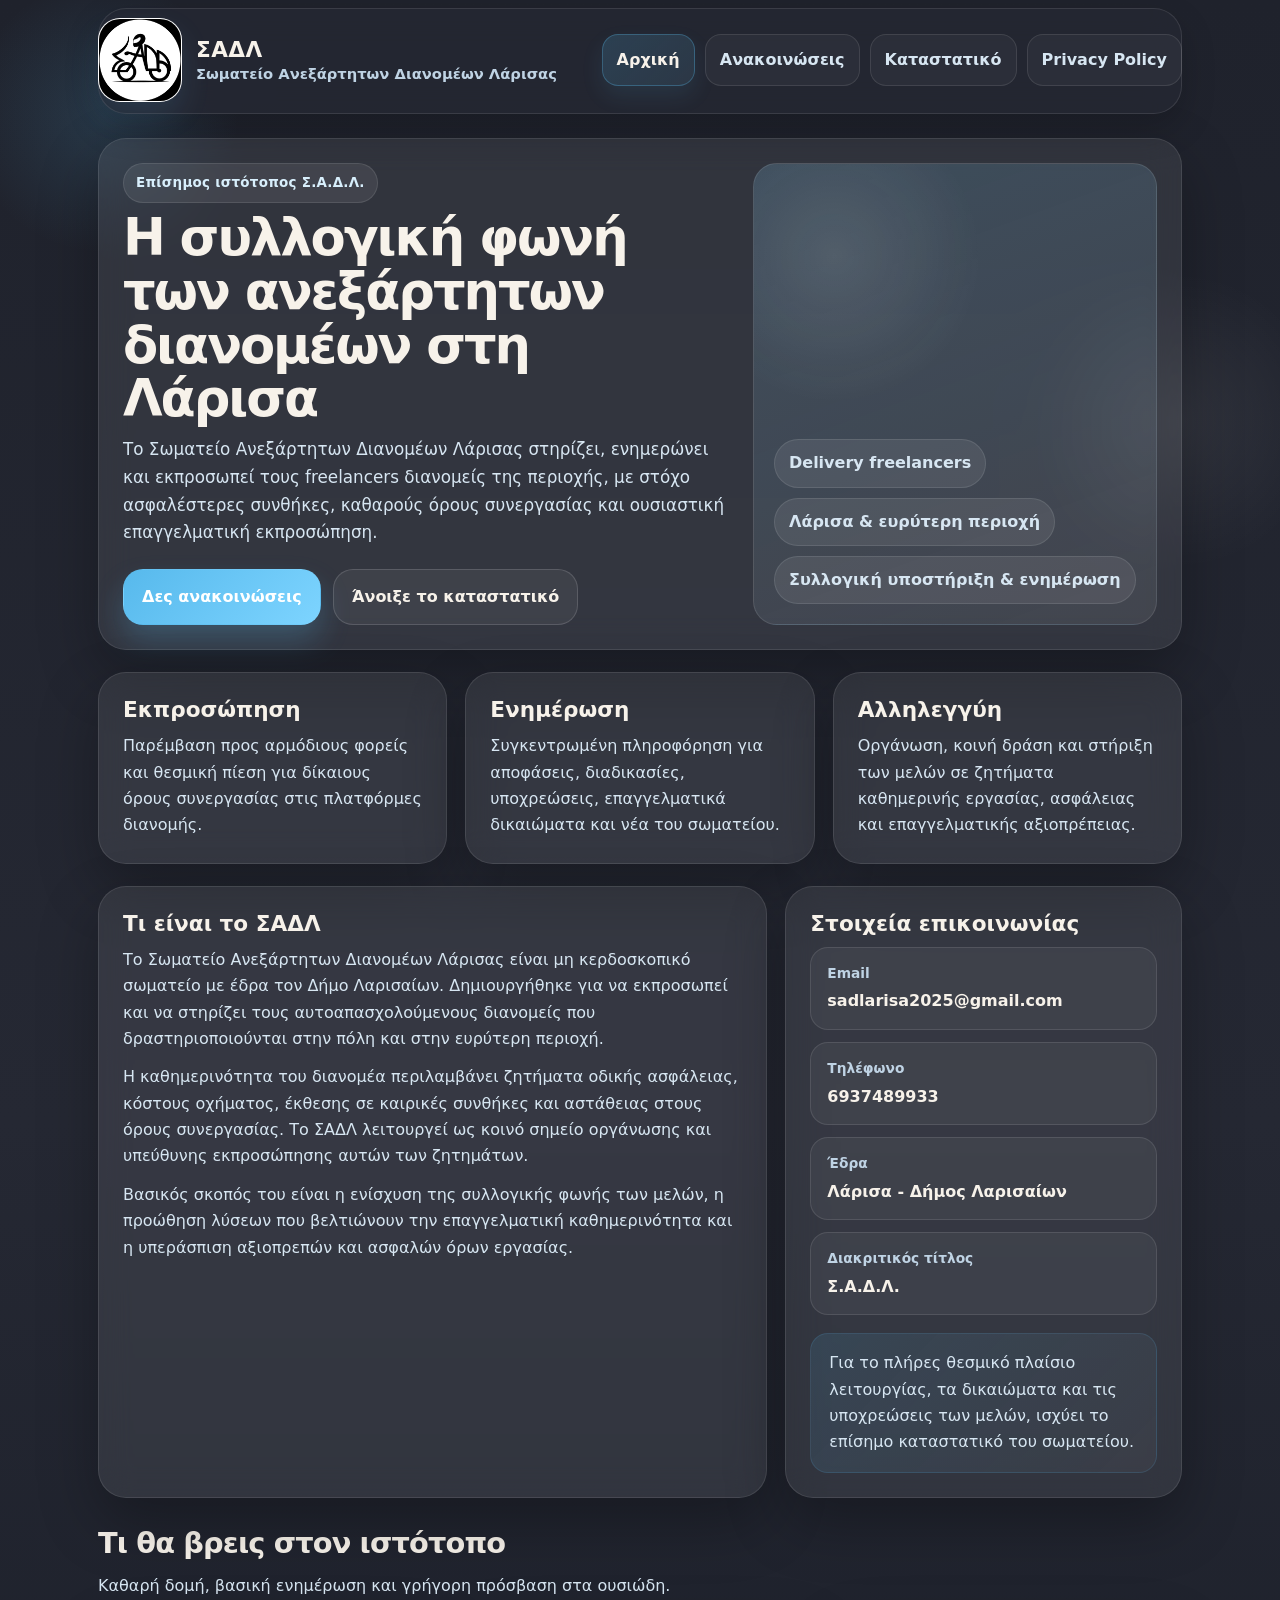
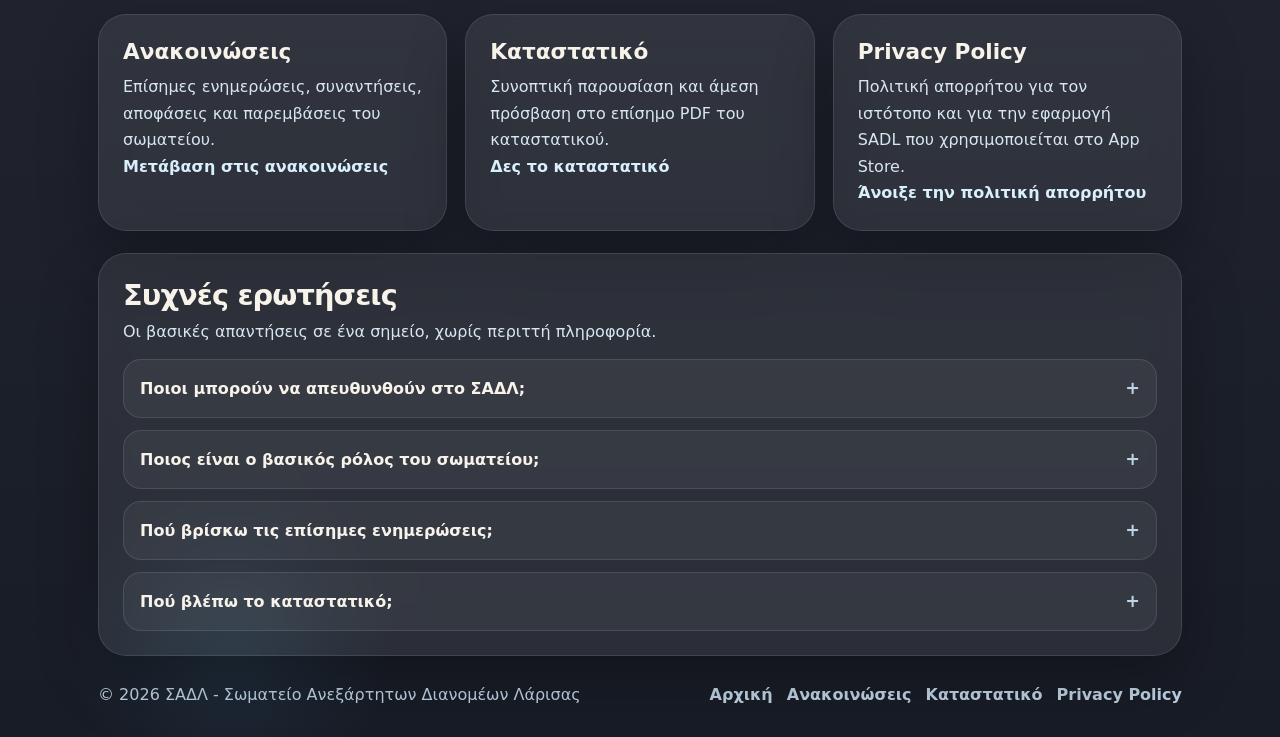
==== commit 19ae4938: "Update index.html" ====
--- a/index.html
+++ b/index.html
@@ -56,7 +56,7 @@
           <h2>Στοιχεία επικοινωνίας</h2>
           <div class="contact-list">
             <div class="contact-item"><span>Email</span><a href="mailto:sadlarisa2025@gmail.com">sadlarisa2025@gmail.com</a></div>
-            <div class="contact-item"><span>Τηλέφωνο</span><a href="tel:+306983514687">698 351 4687</a></div>
+            <div class="contact-item"><span>Τηλέφωνο</span><a href="tel:+306937489933">6937489933</a></div>
             <div class="contact-item"><span>Έδρα</span><strong>Λάρισα - Δήμος Λαρισαίων</strong></div>
             <div class="contact-item"><span>Διακριτικός τίτλος</span><strong>Σ.Α.Δ.Λ.</strong></div>
           </div>
@@ -88,4 +88,4 @@
   </div>
   <script>document.getElementById('year').textContent = new Date().getFullYear();</script>
 </body>
-</html>+</html>
